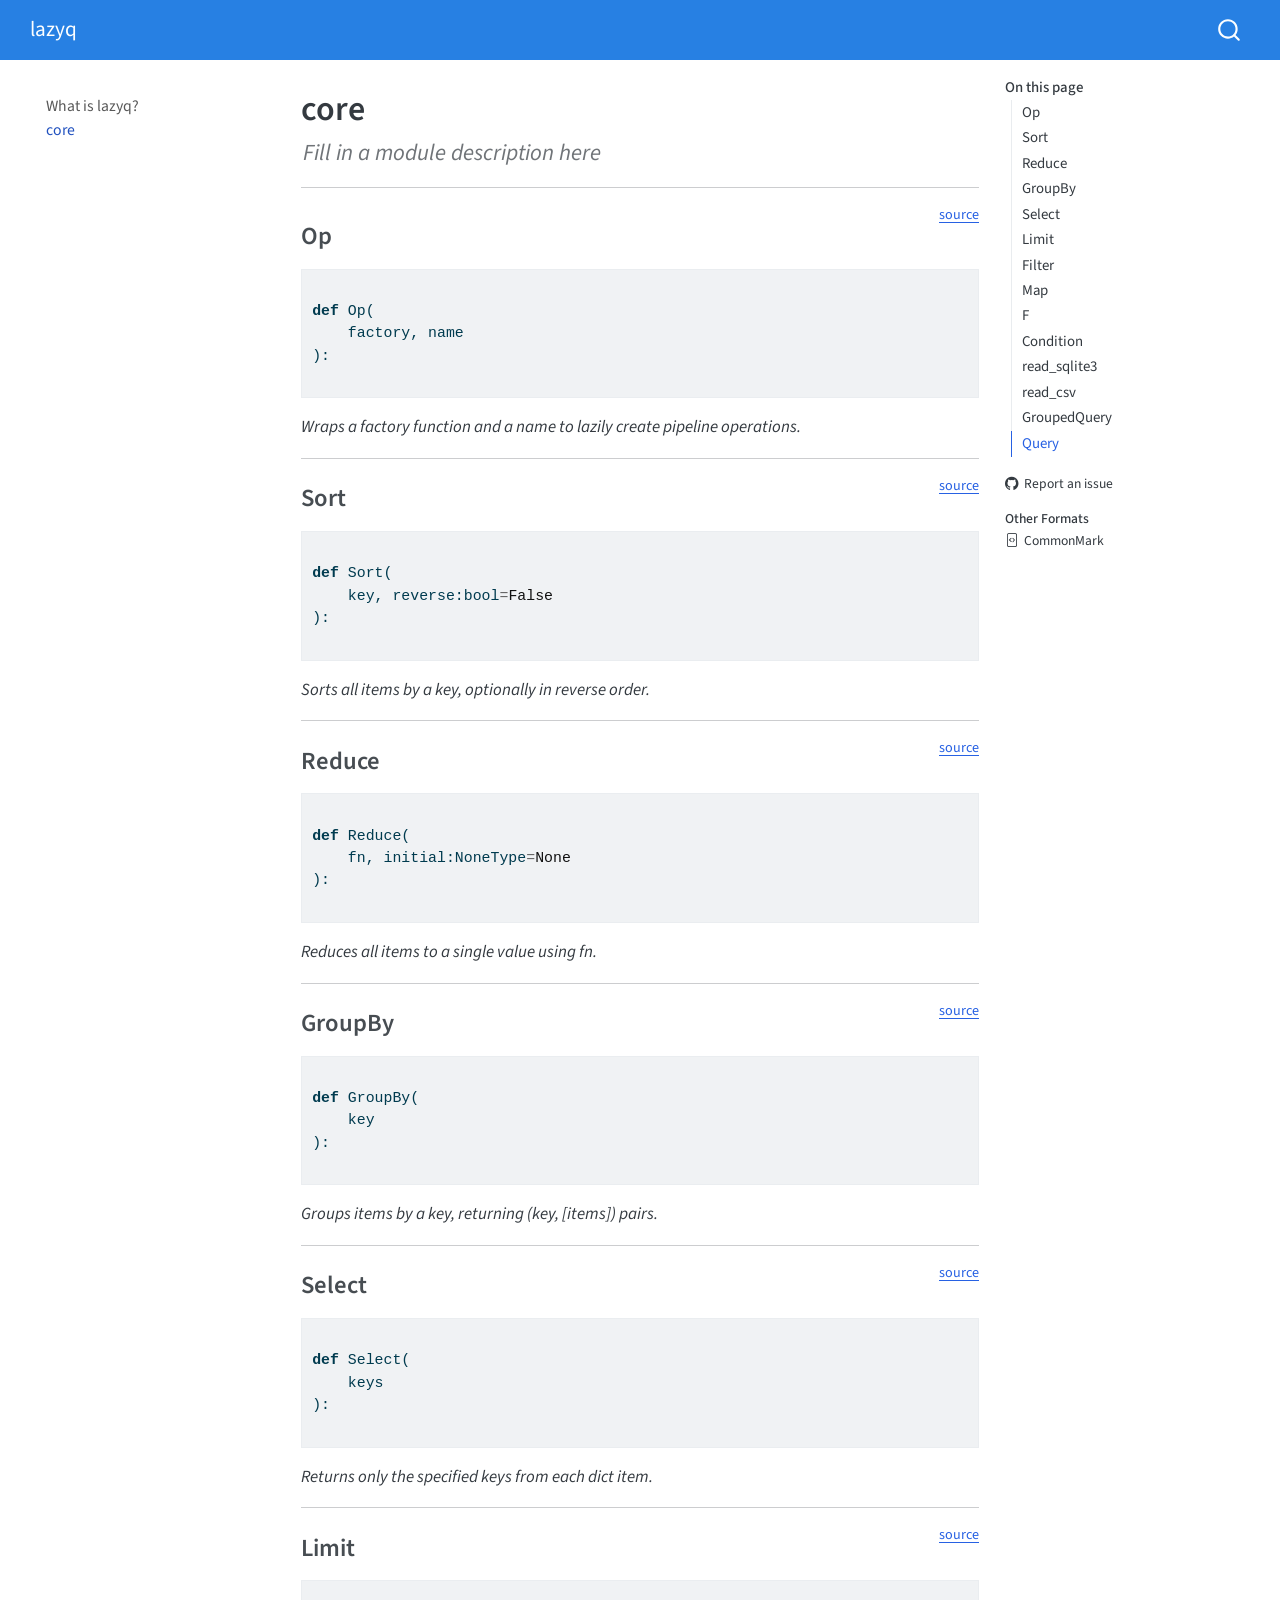
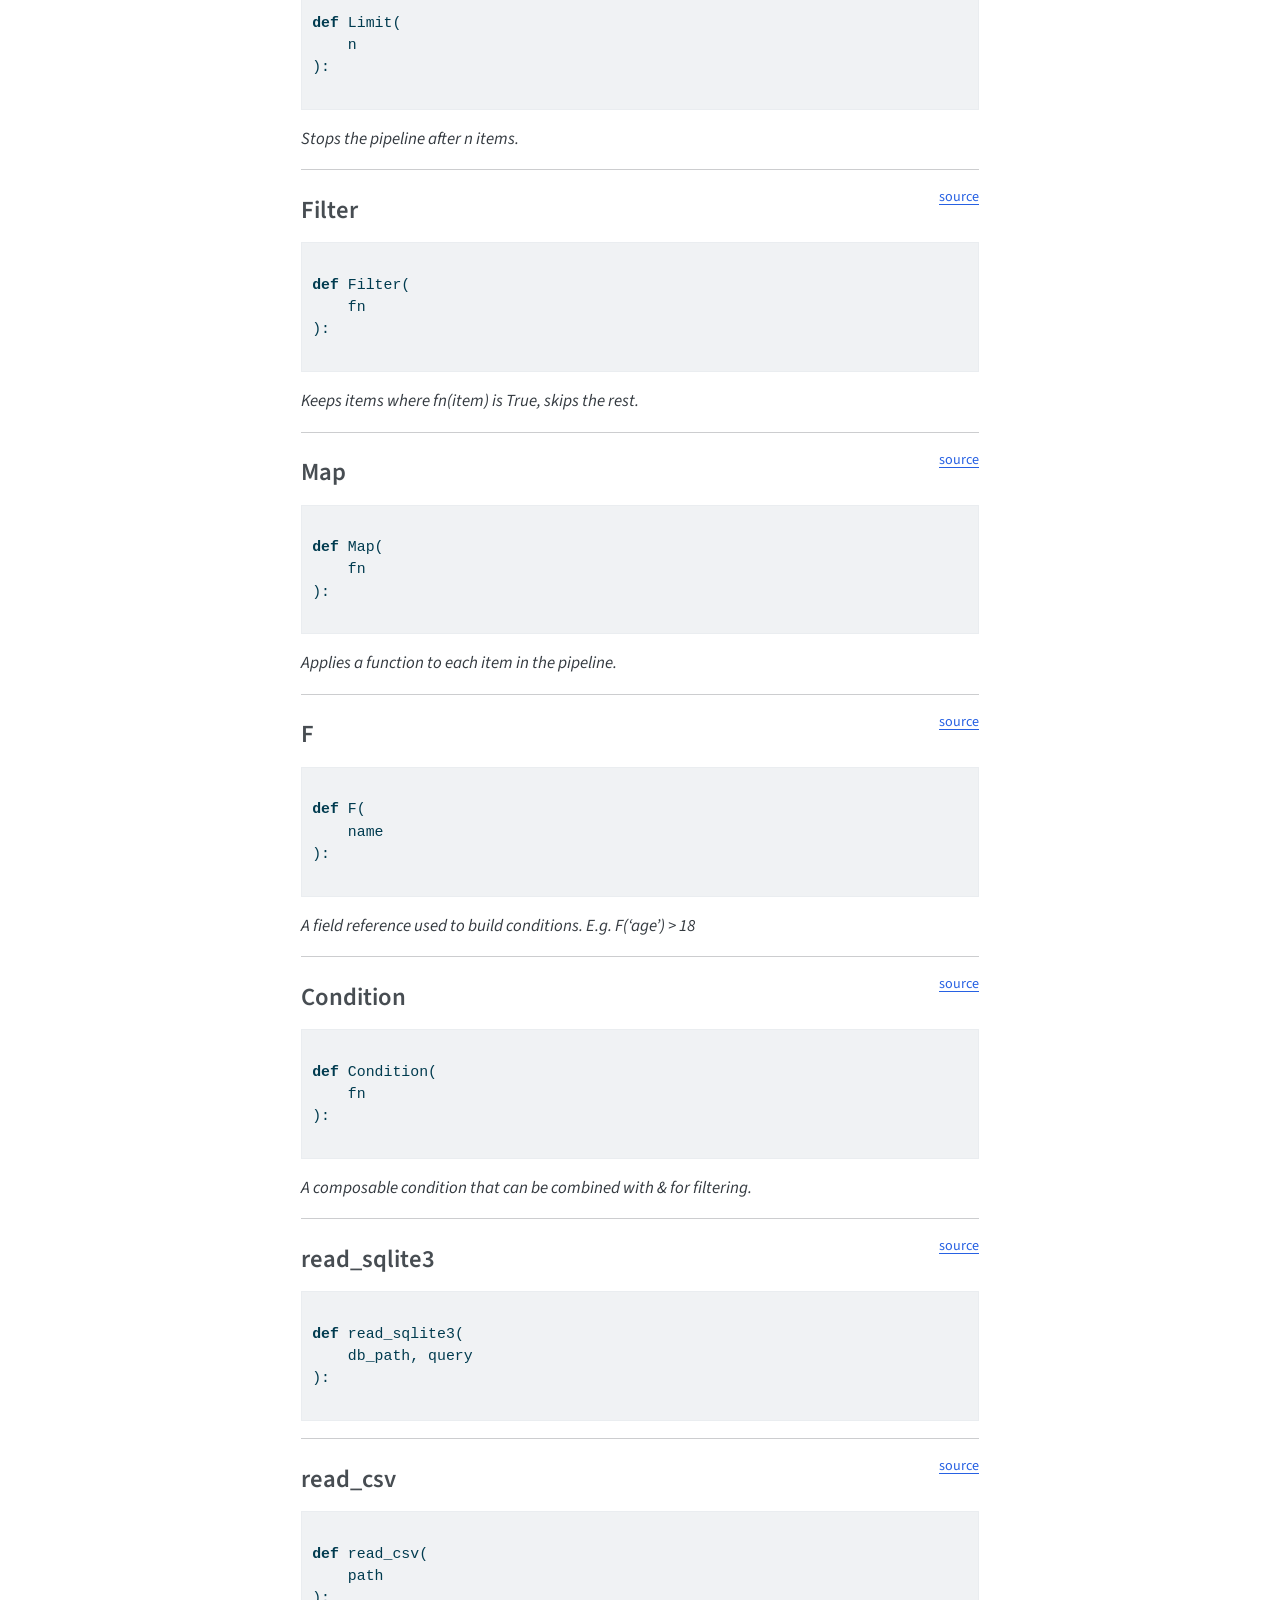
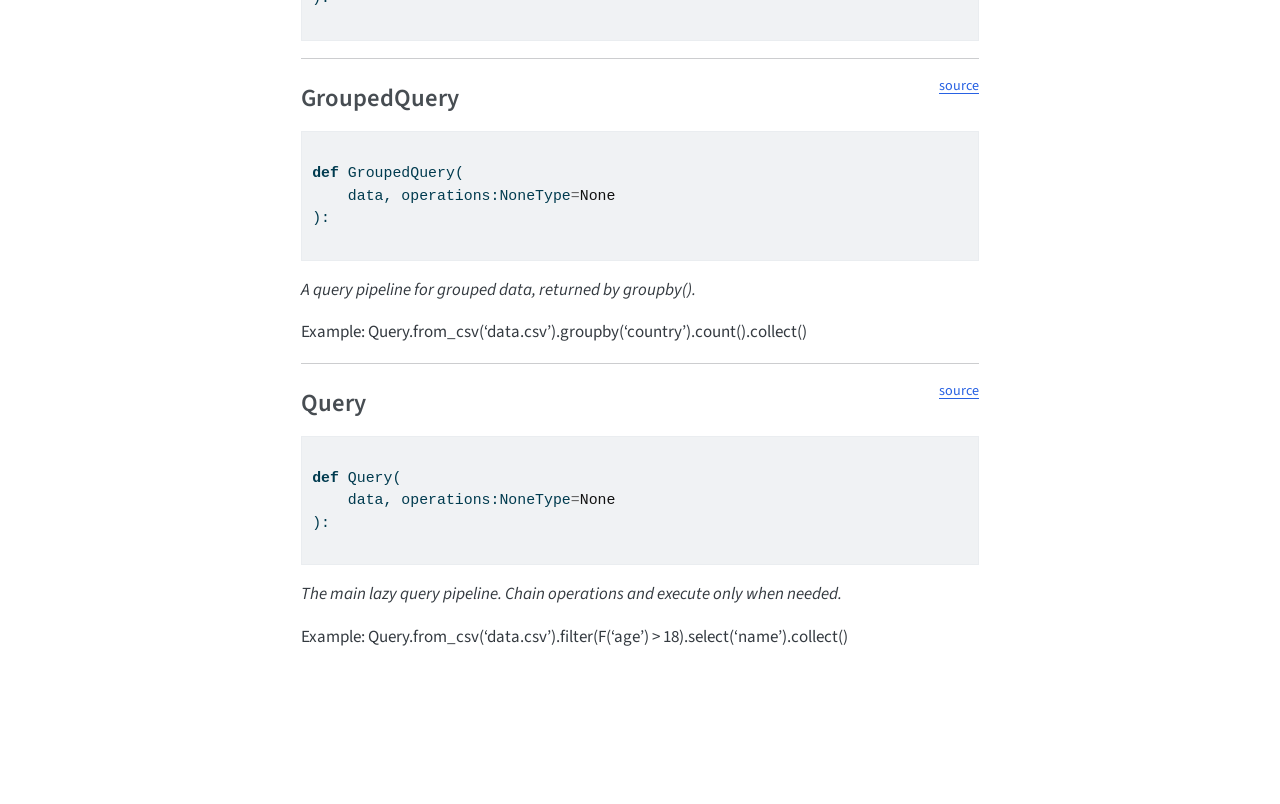
==== core.html @ e2f43637 "Update documentation" ====
<!DOCTYPE html>
<html xmlns="http://www.w3.org/1999/xhtml" lang="en" xml:lang="en"><head>

<meta charset="utf-8">
<meta name="generator" content="quarto-1.8.27">

<meta name="viewport" content="width=device-width, initial-scale=1.0, user-scalable=yes">

<meta name="description" content="Fill in a module description here">

<title>core – lazyq</title>
<style>
code{white-space: pre-wrap;}
span.smallcaps{font-variant: small-caps;}
div.columns{display: flex; gap: min(4vw, 1.5em);}
div.column{flex: auto; overflow-x: auto;}
div.hanging-indent{margin-left: 1.5em; text-indent: -1.5em;}
ul.task-list{list-style: none;}
ul.task-list li input[type="checkbox"] {
  width: 0.8em;
  margin: 0 0.8em 0.2em -1em; /* quarto-specific, see https://github.com/quarto-dev/quarto-cli/issues/4556 */ 
  vertical-align: middle;
}
/* CSS for syntax highlighting */
html { -webkit-text-size-adjust: 100%; }
pre > code.sourceCode { white-space: pre; position: relative; }
pre > code.sourceCode > span { display: inline-block; line-height: 1.25; }
pre > code.sourceCode > span:empty { height: 1.2em; }
.sourceCode { overflow: visible; }
code.sourceCode > span { color: inherit; text-decoration: inherit; }
div.sourceCode { margin: 1em 0; }
pre.sourceCode { margin: 0; }
@media screen {
div.sourceCode { overflow: auto; }
}
@media print {
pre > code.sourceCode { white-space: pre-wrap; }
pre > code.sourceCode > span { text-indent: -5em; padding-left: 5em; }
}
pre.numberSource code
  { counter-reset: source-line 0; }
pre.numberSource code > span
  { position: relative; left: -4em; counter-increment: source-line; }
pre.numberSource code > span > a:first-child::before
  { content: counter(source-line);
    position: relative; left: -1em; text-align: right; vertical-align: baseline;
    border: none; display: inline-block;
    -webkit-touch-callout: none; -webkit-user-select: none;
    -khtml-user-select: none; -moz-user-select: none;
    -ms-user-select: none; user-select: none;
    padding: 0 4px; width: 4em;
  }
pre.numberSource { margin-left: 3em;  padding-left: 4px; }
div.sourceCode
  {   }
@media screen {
pre > code.sourceCode > span > a:first-child::before { text-decoration: underline; }
}
</style>


<script src="site_libs/quarto-nav/quarto-nav.js"></script>
<script src="site_libs/quarto-nav/headroom.min.js"></script>
<script src="site_libs/clipboard/clipboard.min.js"></script>
<script src="site_libs/quarto-search/autocomplete.umd.js"></script>
<script src="site_libs/quarto-search/fuse.min.js"></script>
<script src="site_libs/quarto-search/quarto-search.js"></script>
<meta name="quarto:offset" content="./">
<script src="site_libs/quarto-html/quarto.js" type="module"></script>
<script src="site_libs/quarto-html/tabsets/tabsets.js" type="module"></script>
<script src="site_libs/quarto-html/axe/axe-check.js" type="module"></script>
<script src="site_libs/quarto-html/popper.min.js"></script>
<script src="site_libs/quarto-html/tippy.umd.min.js"></script>
<script src="site_libs/quarto-html/anchor.min.js"></script>
<link href="site_libs/quarto-html/tippy.css" rel="stylesheet">
<link href="site_libs/quarto-html/quarto-syntax-highlighting-ed96de9b727972fe78a7b5d16c58bf87.css" rel="stylesheet" id="quarto-text-highlighting-styles">
<script src="site_libs/bootstrap/bootstrap.min.js"></script>
<link href="site_libs/bootstrap/bootstrap-icons.css" rel="stylesheet">
<link href="site_libs/bootstrap/bootstrap-6d84d61e534591fe48c07f685081cc6d.min.css" rel="stylesheet" append-hash="true" id="quarto-bootstrap" data-mode="light">
<script id="quarto-search-options" type="application/json">{
  "location": "navbar",
  "copy-button": false,
  "collapse-after": 3,
  "panel-placement": "end",
  "type": "overlay",
  "limit": 50,
  "keyboard-shortcut": [
    "f",
    "/",
    "s"
  ],
  "show-item-context": false,
  "language": {
    "search-no-results-text": "No results",
    "search-matching-documents-text": "matching documents",
    "search-copy-link-title": "Copy link to search",
    "search-hide-matches-text": "Hide additional matches",
    "search-more-match-text": "more match in this document",
    "search-more-matches-text": "more matches in this document",
    "search-clear-button-title": "Clear",
    "search-text-placeholder": "",
    "search-detached-cancel-button-title": "Cancel",
    "search-submit-button-title": "Submit",
    "search-label": "Search"
  }
}</script>


<link rel="stylesheet" href="styles.css">
<meta property="og:title" content="core – lazyq">
<meta property="og:description" content="Fill in a module description here">
<meta property="og:site_name" content="lazyq">
<meta name="twitter:title" content="core – lazyq">
<meta name="twitter:description" content="Fill in a module description here">
<meta name="twitter:card" content="summary">
</head>

<body class="nav-sidebar floating nav-fixed quarto-light">

<div id="quarto-search-results"></div>
  <header id="quarto-header" class="headroom fixed-top">
    <nav class="navbar navbar-expand-lg " data-bs-theme="dark">
      <div class="navbar-container container-fluid">
      <div class="navbar-brand-container mx-auto">
    <a class="navbar-brand" href="./index.html">
    <span class="navbar-title">lazyq</span>
    </a>
  </div>
        <div class="quarto-navbar-tools tools-end">
</div>
          <div id="quarto-search" class="" title="Search"></div>
      </div> <!-- /container-fluid -->
    </nav>
  <nav class="quarto-secondary-nav">
    <div class="container-fluid d-flex">
      <button type="button" class="quarto-btn-toggle btn" data-bs-toggle="collapse" role="button" data-bs-target=".quarto-sidebar-collapse-item" aria-controls="quarto-sidebar" aria-expanded="false" aria-label="Toggle sidebar navigation" onclick="if (window.quartoToggleHeadroom) { window.quartoToggleHeadroom(); }">
        <i class="bi bi-layout-text-sidebar-reverse"></i>
      </button>
        <nav class="quarto-page-breadcrumbs" aria-label="breadcrumb"><ol class="breadcrumb"><li class="breadcrumb-item"><a href="./core.html">core</a></li></ol></nav>
        <a class="flex-grow-1" role="navigation" data-bs-toggle="collapse" data-bs-target=".quarto-sidebar-collapse-item" aria-controls="quarto-sidebar" aria-expanded="false" aria-label="Toggle sidebar navigation" onclick="if (window.quartoToggleHeadroom) { window.quartoToggleHeadroom(); }">      
        </a>
    </div>
  </nav>
</header>
<!-- content -->
<div id="quarto-content" class="quarto-container page-columns page-rows-contents page-layout-article page-navbar">
<!-- sidebar -->
  <nav id="quarto-sidebar" class="sidebar collapse collapse-horizontal quarto-sidebar-collapse-item sidebar-navigation floating overflow-auto">
    <div class="sidebar-menu-container"> 
    <ul class="list-unstyled mt-1">
        <li class="sidebar-item">
  <div class="sidebar-item-container"> 
  <a href="./index.html" class="sidebar-item-text sidebar-link">
 <span class="menu-text">What is lazyq?</span></a>
  </div>
</li>
        <li class="sidebar-item">
  <div class="sidebar-item-container"> 
  <a href="./core.html" class="sidebar-item-text sidebar-link active">
 <span class="menu-text">core</span></a>
  </div>
</li>
    </ul>
    </div>
</nav>
<div id="quarto-sidebar-glass" class="quarto-sidebar-collapse-item" data-bs-toggle="collapse" data-bs-target=".quarto-sidebar-collapse-item"></div>
<!-- margin-sidebar -->
    <div id="quarto-margin-sidebar" class="sidebar margin-sidebar">
        <nav id="TOC" role="doc-toc" class="toc-active">
    <h2 id="toc-title">On this page</h2>
   
  <ul>
  <li><a href="#op" id="toc-op" class="nav-link active" data-scroll-target="#op">Op</a></li>
  <li><a href="#sort" id="toc-sort" class="nav-link" data-scroll-target="#sort">Sort</a></li>
  <li><a href="#reduce" id="toc-reduce" class="nav-link" data-scroll-target="#reduce">Reduce</a></li>
  <li><a href="#groupby" id="toc-groupby" class="nav-link" data-scroll-target="#groupby">GroupBy</a></li>
  <li><a href="#select" id="toc-select" class="nav-link" data-scroll-target="#select">Select</a></li>
  <li><a href="#limit" id="toc-limit" class="nav-link" data-scroll-target="#limit">Limit</a></li>
  <li><a href="#filter" id="toc-filter" class="nav-link" data-scroll-target="#filter">Filter</a></li>
  <li><a href="#map" id="toc-map" class="nav-link" data-scroll-target="#map">Map</a></li>
  <li><a href="#f" id="toc-f" class="nav-link" data-scroll-target="#f">F</a></li>
  <li><a href="#condition" id="toc-condition" class="nav-link" data-scroll-target="#condition">Condition</a></li>
  <li><a href="#read_sqlite3" id="toc-read_sqlite3" class="nav-link" data-scroll-target="#read_sqlite3">read_sqlite3</a></li>
  <li><a href="#read_csv" id="toc-read_csv" class="nav-link" data-scroll-target="#read_csv">read_csv</a></li>
  <li><a href="#groupedquery" id="toc-groupedquery" class="nav-link" data-scroll-target="#groupedquery">GroupedQuery</a></li>
  <li><a href="#query" id="toc-query" class="nav-link" data-scroll-target="#query">Query</a></li>
  </ul>
<div class="toc-actions"><ul><li><a href="https://github.com/vikasAWA/lazyq/issues/new" class="toc-action"><i class="bi bi-github"></i>Report an issue</a></li></ul></div><div class="quarto-alternate-formats"><h2>Other Formats</h2><ul><li><a href="core.html.md"><i class="bi bi-file-code"></i>CommonMark</a></li></ul></div></nav>
    </div>
<!-- main -->
<main class="content" id="quarto-document-content">

<header id="title-block-header" class="quarto-title-block default">
<div class="quarto-title">
<h1 class="title">core</h1>
</div>

<div>
  <div class="description">
    Fill in a module description here
  </div>
</div>


<div class="quarto-title-meta">

    
  
    
  </div>
  


</header>


<!-- WARNING: THIS FILE WAS AUTOGENERATED! DO NOT EDIT! -->
<hr>
<p><a href="https://github.com/vikasAWA/lazyq/blob/main/lazyq/core.py#L18" target="_blank" style="float:right; font-size:smaller">source</a></p>
<section id="op" class="level3">
<h3 class="anchored" data-anchor-id="op">Op</h3>
<div class="code-copy-outer-scaffold"><div class="sourceCode" id="cb1"><pre class="sourceCode python code-with-copy"><code class="sourceCode python"><span id="cb1-1"><a href="#cb1-1" aria-hidden="true" tabindex="-1"></a></span>
<span id="cb1-2"><a href="#cb1-2" aria-hidden="true" tabindex="-1"></a><span class="kw">def</span> Op(</span>
<span id="cb1-3"><a href="#cb1-3" aria-hidden="true" tabindex="-1"></a>    factory, name</span>
<span id="cb1-4"><a href="#cb1-4" aria-hidden="true" tabindex="-1"></a>):</span>
<span id="cb1-5"><a href="#cb1-5" aria-hidden="true" tabindex="-1"></a></span></code></pre></div><button title="Copy to Clipboard" class="code-copy-button"><i class="bi"></i></button></div>
<p><em>Wraps a factory function and a name to lazily create pipeline operations.</em></p>
<hr>
<p><a href="https://github.com/vikasAWA/lazyq/blob/main/lazyq/core.py#L78" target="_blank" style="float:right; font-size:smaller">source</a></p>
</section>
<section id="sort" class="level3">
<h3 class="anchored" data-anchor-id="sort">Sort</h3>
<div class="code-copy-outer-scaffold"><div class="sourceCode" id="cb2"><pre class="sourceCode python code-with-copy"><code class="sourceCode python"><span id="cb2-1"><a href="#cb2-1" aria-hidden="true" tabindex="-1"></a></span>
<span id="cb2-2"><a href="#cb2-2" aria-hidden="true" tabindex="-1"></a><span class="kw">def</span> Sort(</span>
<span id="cb2-3"><a href="#cb2-3" aria-hidden="true" tabindex="-1"></a>    key, reverse:<span class="bu">bool</span><span class="op">=</span><span class="va">False</span></span>
<span id="cb2-4"><a href="#cb2-4" aria-hidden="true" tabindex="-1"></a>):</span>
<span id="cb2-5"><a href="#cb2-5" aria-hidden="true" tabindex="-1"></a></span></code></pre></div><button title="Copy to Clipboard" class="code-copy-button"><i class="bi"></i></button></div>
<p><em>Sorts all items by a key, optionally in reverse order.</em></p>
<hr>
<p><a href="https://github.com/vikasAWA/lazyq/blob/main/lazyq/core.py#L64" target="_blank" style="float:right; font-size:smaller">source</a></p>
</section>
<section id="reduce" class="level3">
<h3 class="anchored" data-anchor-id="reduce">Reduce</h3>
<div class="code-copy-outer-scaffold"><div class="sourceCode" id="cb3"><pre class="sourceCode python code-with-copy"><code class="sourceCode python"><span id="cb3-1"><a href="#cb3-1" aria-hidden="true" tabindex="-1"></a></span>
<span id="cb3-2"><a href="#cb3-2" aria-hidden="true" tabindex="-1"></a><span class="kw">def</span> Reduce(</span>
<span id="cb3-3"><a href="#cb3-3" aria-hidden="true" tabindex="-1"></a>    fn, initial:NoneType<span class="op">=</span><span class="va">None</span></span>
<span id="cb3-4"><a href="#cb3-4" aria-hidden="true" tabindex="-1"></a>):</span>
<span id="cb3-5"><a href="#cb3-5" aria-hidden="true" tabindex="-1"></a></span></code></pre></div><button title="Copy to Clipboard" class="code-copy-button"><i class="bi"></i></button></div>
<p><em>Reduces all items to a single value using fn.</em></p>
<hr>
<p><a href="https://github.com/vikasAWA/lazyq/blob/main/lazyq/core.py#L53" target="_blank" style="float:right; font-size:smaller">source</a></p>
</section>
<section id="groupby" class="level3">
<h3 class="anchored" data-anchor-id="groupby">GroupBy</h3>
<div class="code-copy-outer-scaffold"><div class="sourceCode" id="cb4"><pre class="sourceCode python code-with-copy"><code class="sourceCode python"><span id="cb4-1"><a href="#cb4-1" aria-hidden="true" tabindex="-1"></a></span>
<span id="cb4-2"><a href="#cb4-2" aria-hidden="true" tabindex="-1"></a><span class="kw">def</span> GroupBy(</span>
<span id="cb4-3"><a href="#cb4-3" aria-hidden="true" tabindex="-1"></a>    key</span>
<span id="cb4-4"><a href="#cb4-4" aria-hidden="true" tabindex="-1"></a>):</span>
<span id="cb4-5"><a href="#cb4-5" aria-hidden="true" tabindex="-1"></a></span></code></pre></div><button title="Copy to Clipboard" class="code-copy-button"><i class="bi"></i></button></div>
<p><em>Groups items by a key, returning (key, [items]) pairs.</em></p>
<hr>
<p><a href="https://github.com/vikasAWA/lazyq/blob/main/lazyq/core.py#L48" target="_blank" style="float:right; font-size:smaller">source</a></p>
</section>
<section id="select" class="level3">
<h3 class="anchored" data-anchor-id="select">Select</h3>
<div class="code-copy-outer-scaffold"><div class="sourceCode" id="cb5"><pre class="sourceCode python code-with-copy"><code class="sourceCode python"><span id="cb5-1"><a href="#cb5-1" aria-hidden="true" tabindex="-1"></a></span>
<span id="cb5-2"><a href="#cb5-2" aria-hidden="true" tabindex="-1"></a><span class="kw">def</span> Select(</span>
<span id="cb5-3"><a href="#cb5-3" aria-hidden="true" tabindex="-1"></a>    keys</span>
<span id="cb5-4"><a href="#cb5-4" aria-hidden="true" tabindex="-1"></a>):</span>
<span id="cb5-5"><a href="#cb5-5" aria-hidden="true" tabindex="-1"></a></span></code></pre></div><button title="Copy to Clipboard" class="code-copy-button"><i class="bi"></i></button></div>
<p><em>Returns only the specified keys from each dict item.</em></p>
<hr>
<p><a href="https://github.com/vikasAWA/lazyq/blob/main/lazyq/core.py#L38" target="_blank" style="float:right; font-size:smaller">source</a></p>
</section>
<section id="limit" class="level3">
<h3 class="anchored" data-anchor-id="limit">Limit</h3>
<div class="code-copy-outer-scaffold"><div class="sourceCode" id="cb6"><pre class="sourceCode python code-with-copy"><code class="sourceCode python"><span id="cb6-1"><a href="#cb6-1" aria-hidden="true" tabindex="-1"></a></span>
<span id="cb6-2"><a href="#cb6-2" aria-hidden="true" tabindex="-1"></a><span class="kw">def</span> Limit(</span>
<span id="cb6-3"><a href="#cb6-3" aria-hidden="true" tabindex="-1"></a>    n</span>
<span id="cb6-4"><a href="#cb6-4" aria-hidden="true" tabindex="-1"></a>):</span>
<span id="cb6-5"><a href="#cb6-5" aria-hidden="true" tabindex="-1"></a></span></code></pre></div><button title="Copy to Clipboard" class="code-copy-button"><i class="bi"></i></button></div>
<p><em>Stops the pipeline after n items.</em></p>
<hr>
<p><a href="https://github.com/vikasAWA/lazyq/blob/main/lazyq/core.py#L31" target="_blank" style="float:right; font-size:smaller">source</a></p>
</section>
<section id="filter" class="level3">
<h3 class="anchored" data-anchor-id="filter">Filter</h3>
<div class="code-copy-outer-scaffold"><div class="sourceCode" id="cb7"><pre class="sourceCode python code-with-copy"><code class="sourceCode python"><span id="cb7-1"><a href="#cb7-1" aria-hidden="true" tabindex="-1"></a></span>
<span id="cb7-2"><a href="#cb7-2" aria-hidden="true" tabindex="-1"></a><span class="kw">def</span> Filter(</span>
<span id="cb7-3"><a href="#cb7-3" aria-hidden="true" tabindex="-1"></a>    fn</span>
<span id="cb7-4"><a href="#cb7-4" aria-hidden="true" tabindex="-1"></a>):</span>
<span id="cb7-5"><a href="#cb7-5" aria-hidden="true" tabindex="-1"></a></span></code></pre></div><button title="Copy to Clipboard" class="code-copy-button"><i class="bi"></i></button></div>
<p><em>Keeps items where fn(item) is True, skips the rest.</em></p>
<hr>
<p><a href="https://github.com/vikasAWA/lazyq/blob/main/lazyq/core.py#L26" target="_blank" style="float:right; font-size:smaller">source</a></p>
</section>
<section id="map" class="level3">
<h3 class="anchored" data-anchor-id="map">Map</h3>
<div class="code-copy-outer-scaffold"><div class="sourceCode" id="cb8"><pre class="sourceCode python code-with-copy"><code class="sourceCode python"><span id="cb8-1"><a href="#cb8-1" aria-hidden="true" tabindex="-1"></a></span>
<span id="cb8-2"><a href="#cb8-2" aria-hidden="true" tabindex="-1"></a><span class="kw">def</span> Map(</span>
<span id="cb8-3"><a href="#cb8-3" aria-hidden="true" tabindex="-1"></a>    fn</span>
<span id="cb8-4"><a href="#cb8-4" aria-hidden="true" tabindex="-1"></a>):</span>
<span id="cb8-5"><a href="#cb8-5" aria-hidden="true" tabindex="-1"></a></span></code></pre></div><button title="Copy to Clipboard" class="code-copy-button"><i class="bi"></i></button></div>
<p><em>Applies a function to each item in the pipeline.</em></p>
<hr>
<p><a href="https://github.com/vikasAWA/lazyq/blob/main/lazyq/core.py#L94" target="_blank" style="float:right; font-size:smaller">source</a></p>
</section>
<section id="f" class="level3">
<h3 class="anchored" data-anchor-id="f">F</h3>
<div class="code-copy-outer-scaffold"><div class="sourceCode" id="cb9"><pre class="sourceCode python code-with-copy"><code class="sourceCode python"><span id="cb9-1"><a href="#cb9-1" aria-hidden="true" tabindex="-1"></a></span>
<span id="cb9-2"><a href="#cb9-2" aria-hidden="true" tabindex="-1"></a><span class="kw">def</span> F(</span>
<span id="cb9-3"><a href="#cb9-3" aria-hidden="true" tabindex="-1"></a>    name</span>
<span id="cb9-4"><a href="#cb9-4" aria-hidden="true" tabindex="-1"></a>):</span>
<span id="cb9-5"><a href="#cb9-5" aria-hidden="true" tabindex="-1"></a></span></code></pre></div><button title="Copy to Clipboard" class="code-copy-button"><i class="bi"></i></button></div>
<p><em>A field reference used to build conditions. E.g. F(‘age’) &gt; 18</em></p>
<hr>
<p><a href="https://github.com/vikasAWA/lazyq/blob/main/lazyq/core.py#L88" target="_blank" style="float:right; font-size:smaller">source</a></p>
</section>
<section id="condition" class="level3">
<h3 class="anchored" data-anchor-id="condition">Condition</h3>
<div class="code-copy-outer-scaffold"><div class="sourceCode" id="cb10"><pre class="sourceCode python code-with-copy"><code class="sourceCode python"><span id="cb10-1"><a href="#cb10-1" aria-hidden="true" tabindex="-1"></a></span>
<span id="cb10-2"><a href="#cb10-2" aria-hidden="true" tabindex="-1"></a><span class="kw">def</span> Condition(</span>
<span id="cb10-3"><a href="#cb10-3" aria-hidden="true" tabindex="-1"></a>    fn</span>
<span id="cb10-4"><a href="#cb10-4" aria-hidden="true" tabindex="-1"></a>):</span>
<span id="cb10-5"><a href="#cb10-5" aria-hidden="true" tabindex="-1"></a></span></code></pre></div><button title="Copy to Clipboard" class="code-copy-button"><i class="bi"></i></button></div>
<p><em>A composable condition that can be combined with &amp; for filtering.</em></p>
<hr>
<p><a href="https://github.com/vikasAWA/lazyq/blob/main/lazyq/core.py#L110" target="_blank" style="float:right; font-size:smaller">source</a></p>
</section>
<section id="read_sqlite3" class="level3">
<h3 class="anchored" data-anchor-id="read_sqlite3">read_sqlite3</h3>
<div class="code-copy-outer-scaffold"><div class="sourceCode" id="cb11"><pre class="sourceCode python code-with-copy"><code class="sourceCode python"><span id="cb11-1"><a href="#cb11-1" aria-hidden="true" tabindex="-1"></a></span>
<span id="cb11-2"><a href="#cb11-2" aria-hidden="true" tabindex="-1"></a><span class="kw">def</span> read_sqlite3(</span>
<span id="cb11-3"><a href="#cb11-3" aria-hidden="true" tabindex="-1"></a>    db_path, query</span>
<span id="cb11-4"><a href="#cb11-4" aria-hidden="true" tabindex="-1"></a>):</span>
<span id="cb11-5"><a href="#cb11-5" aria-hidden="true" tabindex="-1"></a></span></code></pre></div><button title="Copy to Clipboard" class="code-copy-button"><i class="bi"></i></button></div>
<hr>
<p><a href="https://github.com/vikasAWA/lazyq/blob/main/lazyq/core.py#L105" target="_blank" style="float:right; font-size:smaller">source</a></p>
</section>
<section id="read_csv" class="level3">
<h3 class="anchored" data-anchor-id="read_csv">read_csv</h3>
<div class="code-copy-outer-scaffold"><div class="sourceCode" id="cb12"><pre class="sourceCode python code-with-copy"><code class="sourceCode python"><span id="cb12-1"><a href="#cb12-1" aria-hidden="true" tabindex="-1"></a></span>
<span id="cb12-2"><a href="#cb12-2" aria-hidden="true" tabindex="-1"></a><span class="kw">def</span> read_csv(</span>
<span id="cb12-3"><a href="#cb12-3" aria-hidden="true" tabindex="-1"></a>    path</span>
<span id="cb12-4"><a href="#cb12-4" aria-hidden="true" tabindex="-1"></a>):</span>
<span id="cb12-5"><a href="#cb12-5" aria-hidden="true" tabindex="-1"></a></span></code></pre></div><button title="Copy to Clipboard" class="code-copy-button"><i class="bi"></i></button></div>
<hr>
<p><a href="https://github.com/vikasAWA/lazyq/blob/main/lazyq/core.py#L176" target="_blank" style="float:right; font-size:smaller">source</a></p>
</section>
<section id="groupedquery" class="level3">
<h3 class="anchored" data-anchor-id="groupedquery">GroupedQuery</h3>
<div class="code-copy-outer-scaffold"><div class="sourceCode" id="cb13"><pre class="sourceCode python code-with-copy"><code class="sourceCode python"><span id="cb13-1"><a href="#cb13-1" aria-hidden="true" tabindex="-1"></a></span>
<span id="cb13-2"><a href="#cb13-2" aria-hidden="true" tabindex="-1"></a><span class="kw">def</span> GroupedQuery(</span>
<span id="cb13-3"><a href="#cb13-3" aria-hidden="true" tabindex="-1"></a>    data, operations:NoneType<span class="op">=</span><span class="va">None</span></span>
<span id="cb13-4"><a href="#cb13-4" aria-hidden="true" tabindex="-1"></a>):</span>
<span id="cb13-5"><a href="#cb13-5" aria-hidden="true" tabindex="-1"></a></span></code></pre></div><button title="Copy to Clipboard" class="code-copy-button"><i class="bi"></i></button></div>
<p><em>A query pipeline for grouped data, returned by groupby().</em></p>
<p>Example: Query.from_csv(‘data.csv’).groupby(‘country’).count().collect()</p>
<hr>
<p><a href="https://github.com/vikasAWA/lazyq/blob/main/lazyq/core.py#L119" target="_blank" style="float:right; font-size:smaller">source</a></p>
</section>
<section id="query" class="level3">
<h3 class="anchored" data-anchor-id="query">Query</h3>
<div class="code-copy-outer-scaffold"><div class="sourceCode" id="cb14"><pre class="sourceCode python code-with-copy"><code class="sourceCode python"><span id="cb14-1"><a href="#cb14-1" aria-hidden="true" tabindex="-1"></a></span>
<span id="cb14-2"><a href="#cb14-2" aria-hidden="true" tabindex="-1"></a><span class="kw">def</span> Query(</span>
<span id="cb14-3"><a href="#cb14-3" aria-hidden="true" tabindex="-1"></a>    data, operations:NoneType<span class="op">=</span><span class="va">None</span></span>
<span id="cb14-4"><a href="#cb14-4" aria-hidden="true" tabindex="-1"></a>):</span>
<span id="cb14-5"><a href="#cb14-5" aria-hidden="true" tabindex="-1"></a></span></code></pre></div><button title="Copy to Clipboard" class="code-copy-button"><i class="bi"></i></button></div>
<p><em>The main lazy query pipeline. Chain operations and execute only when needed.</em></p>
<p>Example: Query.from_csv(‘data.csv’).filter(F(‘age’) &gt; 18).select(‘name’).collect()</p>


</section>

</main> <!-- /main -->
<script id="quarto-html-after-body" type="application/javascript">
  window.document.addEventListener("DOMContentLoaded", function (event) {
    const icon = "";
    const anchorJS = new window.AnchorJS();
    anchorJS.options = {
      placement: 'right',
      icon: icon
    };
    anchorJS.add('.anchored');
    const isCodeAnnotation = (el) => {
      for (const clz of el.classList) {
        if (clz.startsWith('code-annotation-')) {                     
          return true;
        }
      }
      return false;
    }
    const onCopySuccess = function(e) {
      // button target
      const button = e.trigger;
      // don't keep focus
      button.blur();
      // flash "checked"
      button.classList.add('code-copy-button-checked');
      var currentTitle = button.getAttribute("title");
      button.setAttribute("title", "Copied!");
      let tooltip;
      if (window.bootstrap) {
        button.setAttribute("data-bs-toggle", "tooltip");
        button.setAttribute("data-bs-placement", "left");
        button.setAttribute("data-bs-title", "Copied!");
        tooltip = new bootstrap.Tooltip(button, 
          { trigger: "manual", 
            customClass: "code-copy-button-tooltip",
            offset: [0, -8]});
        tooltip.show();    
      }
      setTimeout(function() {
        if (tooltip) {
          tooltip.hide();
          button.removeAttribute("data-bs-title");
          button.removeAttribute("data-bs-toggle");
          button.removeAttribute("data-bs-placement");
        }
        button.setAttribute("title", currentTitle);
        button.classList.remove('code-copy-button-checked');
      }, 1000);
      // clear code selection
      e.clearSelection();
    }
    const getTextToCopy = function(trigger) {
      const outerScaffold = trigger.parentElement.cloneNode(true);
      const codeEl = outerScaffold.querySelector('code');
      for (const childEl of codeEl.children) {
        if (isCodeAnnotation(childEl)) {
          childEl.remove();
        }
      }
      return codeEl.innerText;
    }
    const clipboard = new window.ClipboardJS('.code-copy-button:not([data-in-quarto-modal])', {
      text: getTextToCopy
    });
    clipboard.on('success', onCopySuccess);
    if (window.document.getElementById('quarto-embedded-source-code-modal')) {
      const clipboardModal = new window.ClipboardJS('.code-copy-button[data-in-quarto-modal]', {
        text: getTextToCopy,
        container: window.document.getElementById('quarto-embedded-source-code-modal')
      });
      clipboardModal.on('success', onCopySuccess);
    }
      var localhostRegex = new RegExp(/^(?:http|https):\/\/localhost\:?[0-9]*\//);
      var mailtoRegex = new RegExp(/^mailto:/);
        var filterRegex = new RegExp("https:\/\/vikasAWA\.github\.io\/lazyq");
      var isInternal = (href) => {
          return filterRegex.test(href) || localhostRegex.test(href) || mailtoRegex.test(href);
      }
      // Inspect non-navigation links and adorn them if external
     var links = window.document.querySelectorAll('a[href]:not(.nav-link):not(.navbar-brand):not(.toc-action):not(.sidebar-link):not(.sidebar-item-toggle):not(.pagination-link):not(.no-external):not([aria-hidden]):not(.dropdown-item):not(.quarto-navigation-tool):not(.about-link)');
      for (var i=0; i<links.length; i++) {
        const link = links[i];
        if (!isInternal(link.href)) {
          // undo the damage that might have been done by quarto-nav.js in the case of
          // links that we want to consider external
          if (link.dataset.originalHref !== undefined) {
            link.href = link.dataset.originalHref;
          }
        }
      }
    function tippyHover(el, contentFn, onTriggerFn, onUntriggerFn) {
      const config = {
        allowHTML: true,
        maxWidth: 500,
        delay: 100,
        arrow: false,
        appendTo: function(el) {
            return el.parentElement;
        },
        interactive: true,
        interactiveBorder: 10,
        theme: 'quarto',
        placement: 'bottom-start',
      };
      if (contentFn) {
        config.content = contentFn;
      }
      if (onTriggerFn) {
        config.onTrigger = onTriggerFn;
      }
      if (onUntriggerFn) {
        config.onUntrigger = onUntriggerFn;
      }
      window.tippy(el, config); 
    }
    const noterefs = window.document.querySelectorAll('a[role="doc-noteref"]');
    for (var i=0; i<noterefs.length; i++) {
      const ref = noterefs[i];
      tippyHover(ref, function() {
        // use id or data attribute instead here
        let href = ref.getAttribute('data-footnote-href') || ref.getAttribute('href');
        try { href = new URL(href).hash; } catch {}
        const id = href.replace(/^#\/?/, "");
        const note = window.document.getElementById(id);
        if (note) {
          return note.innerHTML;
        } else {
          return "";
        }
      });
    }
    const xrefs = window.document.querySelectorAll('a.quarto-xref');
    const processXRef = (id, note) => {
      // Strip column container classes
      const stripColumnClz = (el) => {
        el.classList.remove("page-full", "page-columns");
        if (el.children) {
          for (const child of el.children) {
            stripColumnClz(child);
          }
        }
      }
      stripColumnClz(note)
      if (id === null || id.startsWith('sec-')) {
        // Special case sections, only their first couple elements
        const container = document.createElement("div");
        if (note.children && note.children.length > 2) {
          container.appendChild(note.children[0].cloneNode(true));
          for (let i = 1; i < note.children.length; i++) {
            const child = note.children[i];
            if (child.tagName === "P" && child.innerText === "") {
              continue;
            } else {
              container.appendChild(child.cloneNode(true));
              break;
            }
          }
          if (window.Quarto?.typesetMath) {
            window.Quarto.typesetMath(container);
          }
          return container.innerHTML
        } else {
          if (window.Quarto?.typesetMath) {
            window.Quarto.typesetMath(note);
          }
          return note.innerHTML;
        }
      } else {
        // Remove any anchor links if they are present
        const anchorLink = note.querySelector('a.anchorjs-link');
        if (anchorLink) {
          anchorLink.remove();
        }
        if (window.Quarto?.typesetMath) {
          window.Quarto.typesetMath(note);
        }
        if (note.classList.contains("callout")) {
          return note.outerHTML;
        } else {
          return note.innerHTML;
        }
      }
    }
    for (var i=0; i<xrefs.length; i++) {
      const xref = xrefs[i];
      tippyHover(xref, undefined, function(instance) {
        instance.disable();
        let url = xref.getAttribute('href');
        let hash = undefined; 
        if (url.startsWith('#')) {
          hash = url;
        } else {
          try { hash = new URL(url).hash; } catch {}
        }
        if (hash) {
          const id = hash.replace(/^#\/?/, "");
          const note = window.document.getElementById(id);
          if (note !== null) {
            try {
              const html = processXRef(id, note.cloneNode(true));
              instance.setContent(html);
            } finally {
              instance.enable();
              instance.show();
            }
          } else {
            // See if we can fetch this
            fetch(url.split('#')[0])
            .then(res => res.text())
            .then(html => {
              const parser = new DOMParser();
              const htmlDoc = parser.parseFromString(html, "text/html");
              const note = htmlDoc.getElementById(id);
              if (note !== null) {
                const html = processXRef(id, note);
                instance.setContent(html);
              } 
            }).finally(() => {
              instance.enable();
              instance.show();
            });
          }
        } else {
          // See if we can fetch a full url (with no hash to target)
          // This is a special case and we should probably do some content thinning / targeting
          fetch(url)
          .then(res => res.text())
          .then(html => {
            const parser = new DOMParser();
            const htmlDoc = parser.parseFromString(html, "text/html");
            const note = htmlDoc.querySelector('main.content');
            if (note !== null) {
              // This should only happen for chapter cross references
              // (since there is no id in the URL)
              // remove the first header
              if (note.children.length > 0 && note.children[0].tagName === "HEADER") {
                note.children[0].remove();
              }
              const html = processXRef(null, note);
              instance.setContent(html);
            } 
          }).finally(() => {
            instance.enable();
            instance.show();
          });
        }
      }, function(instance) {
      });
    }
        let selectedAnnoteEl;
        const selectorForAnnotation = ( cell, annotation) => {
          let cellAttr = 'data-code-cell="' + cell + '"';
          let lineAttr = 'data-code-annotation="' +  annotation + '"';
          const selector = 'span[' + cellAttr + '][' + lineAttr + ']';
          return selector;
        }
        const selectCodeLines = (annoteEl) => {
          const doc = window.document;
          const targetCell = annoteEl.getAttribute("data-target-cell");
          const targetAnnotation = annoteEl.getAttribute("data-target-annotation");
          const annoteSpan = window.document.querySelector(selectorForAnnotation(targetCell, targetAnnotation));
          const lines = annoteSpan.getAttribute("data-code-lines").split(",");
          const lineIds = lines.map((line) => {
            return targetCell + "-" + line;
          })
          let top = null;
          let height = null;
          let parent = null;
          if (lineIds.length > 0) {
              //compute the position of the single el (top and bottom and make a div)
              const el = window.document.getElementById(lineIds[0]);
              top = el.offsetTop;
              height = el.offsetHeight;
              parent = el.parentElement.parentElement;
            if (lineIds.length > 1) {
              const lastEl = window.document.getElementById(lineIds[lineIds.length - 1]);
              const bottom = lastEl.offsetTop + lastEl.offsetHeight;
              height = bottom - top;
            }
            if (top !== null && height !== null && parent !== null) {
              // cook up a div (if necessary) and position it 
              let div = window.document.getElementById("code-annotation-line-highlight");
              if (div === null) {
                div = window.document.createElement("div");
                div.setAttribute("id", "code-annotation-line-highlight");
                div.style.position = 'absolute';
                parent.appendChild(div);
              }
              div.style.top = top - 2 + "px";
              div.style.height = height + 4 + "px";
              div.style.left = 0;
              let gutterDiv = window.document.getElementById("code-annotation-line-highlight-gutter");
              if (gutterDiv === null) {
                gutterDiv = window.document.createElement("div");
                gutterDiv.setAttribute("id", "code-annotation-line-highlight-gutter");
                gutterDiv.style.position = 'absolute';
                const codeCell = window.document.getElementById(targetCell);
                const gutter = codeCell.querySelector('.code-annotation-gutter');
                gutter.appendChild(gutterDiv);
              }
              gutterDiv.style.top = top - 2 + "px";
              gutterDiv.style.height = height + 4 + "px";
            }
            selectedAnnoteEl = annoteEl;
          }
        };
        const unselectCodeLines = () => {
          const elementsIds = ["code-annotation-line-highlight", "code-annotation-line-highlight-gutter"];
          elementsIds.forEach((elId) => {
            const div = window.document.getElementById(elId);
            if (div) {
              div.remove();
            }
          });
          selectedAnnoteEl = undefined;
        };
          // Handle positioning of the toggle
      window.addEventListener(
        "resize",
        throttle(() => {
          elRect = undefined;
          if (selectedAnnoteEl) {
            selectCodeLines(selectedAnnoteEl);
          }
        }, 10)
      );
      function throttle(fn, ms) {
      let throttle = false;
      let timer;
        return (...args) => {
          if(!throttle) { // first call gets through
              fn.apply(this, args);
              throttle = true;
          } else { // all the others get throttled
              if(timer) clearTimeout(timer); // cancel #2
              timer = setTimeout(() => {
                fn.apply(this, args);
                timer = throttle = false;
              }, ms);
          }
        };
      }
        // Attach click handler to the DT
        const annoteDls = window.document.querySelectorAll('dt[data-target-cell]');
        for (const annoteDlNode of annoteDls) {
          annoteDlNode.addEventListener('click', (event) => {
            const clickedEl = event.target;
            if (clickedEl !== selectedAnnoteEl) {
              unselectCodeLines();
              const activeEl = window.document.querySelector('dt[data-target-cell].code-annotation-active');
              if (activeEl) {
                activeEl.classList.remove('code-annotation-active');
              }
              selectCodeLines(clickedEl);
              clickedEl.classList.add('code-annotation-active');
            } else {
              // Unselect the line
              unselectCodeLines();
              clickedEl.classList.remove('code-annotation-active');
            }
          });
        }
    const findCites = (el) => {
      const parentEl = el.parentElement;
      if (parentEl) {
        const cites = parentEl.dataset.cites;
        if (cites) {
          return {
            el,
            cites: cites.split(' ')
          };
        } else {
          return findCites(el.parentElement)
        }
      } else {
        return undefined;
      }
    };
    var bibliorefs = window.document.querySelectorAll('a[role="doc-biblioref"]');
    for (var i=0; i<bibliorefs.length; i++) {
      const ref = bibliorefs[i];
      const citeInfo = findCites(ref);
      if (citeInfo) {
        tippyHover(citeInfo.el, function() {
          var popup = window.document.createElement('div');
          citeInfo.cites.forEach(function(cite) {
            var citeDiv = window.document.createElement('div');
            citeDiv.classList.add('hanging-indent');
            citeDiv.classList.add('csl-entry');
            var biblioDiv = window.document.getElementById('ref-' + cite);
            if (biblioDiv) {
              citeDiv.innerHTML = biblioDiv.innerHTML;
            }
            popup.appendChild(citeDiv);
          });
          return popup.innerHTML;
        });
      }
    }
  });
  </script>
</div> <!-- /content -->




<footer class="footer"><div class="nav-footer"><div class="nav-footer-center"><div class="toc-actions d-sm-block d-md-none"><ul><li><a href="https://github.com/vikasAWA/lazyq/issues/new" class="toc-action"><i class="bi bi-github"></i>Report an issue</a></li></ul></div></div></div></footer></body></html>
---- site_libs/quarto-html/tippy.css ----
.tippy-box[data-animation=fade][data-state=hidden]{opacity:0}[data-tippy-root]{max-width:calc(100vw - 10px)}.tippy-box{position:relative;background-color:#333;color:#fff;border-radius:4px;font-size:14px;line-height:1.4;white-space:normal;outline:0;transition-property:transform,visibility,opacity}.tippy-box[data-placement^=top]>.tippy-arrow{bottom:0}.tippy-box[data-placement^=top]>.tippy-arrow:before{bottom:-7px;left:0;border-width:8px 8px 0;border-top-color:initial;transform-origin:center top}.tippy-box[data-placement^=bottom]>.tippy-arrow{top:0}.tippy-box[data-placement^=bottom]>.tippy-arrow:before{top:-7px;left:0;border-width:0 8px 8px;border-bottom-color:initial;transform-origin:center bottom}.tippy-box[data-placement^=left]>.tippy-arrow{right:0}.tippy-box[data-placement^=left]>.tippy-arrow:before{border-width:8px 0 8px 8px;border-left-color:initial;right:-7px;transform-origin:center left}.tippy-box[data-placement^=right]>.tippy-arrow{left:0}.tippy-box[data-placement^=right]>.tippy-arrow:before{left:-7px;border-width:8px 8px 8px 0;border-right-color:initial;transform-origin:center right}.tippy-box[data-inertia][data-state=visible]{transition-timing-function:cubic-bezier(.54,1.5,.38,1.11)}.tippy-arrow{width:16px;height:16px;color:#333}.tippy-arrow:before{content:"";position:absolute;border-color:transparent;border-style:solid}.tippy-content{position:relative;padding:5px 9px;z-index:1}
---- site_libs/quarto-html/quarto-syntax-highlighting-ed96de9b727972fe78a7b5d16c58bf87.css ----
/* quarto syntax highlight colors */
:root {
  --quarto-hl-ot-color: #003B4F;
  --quarto-hl-at-color: #657422;
  --quarto-hl-ss-color: #20794D;
  --quarto-hl-an-color: #5E5E5E;
  --quarto-hl-fu-color: #4758AB;
  --quarto-hl-st-color: #20794D;
  --quarto-hl-cf-color: #003B4F;
  --quarto-hl-op-color: #5E5E5E;
  --quarto-hl-er-color: #AD0000;
  --quarto-hl-bn-color: #AD0000;
  --quarto-hl-al-color: #AD0000;
  --quarto-hl-va-color: #111111;
  --quarto-hl-bu-color: inherit;
  --quarto-hl-ex-color: inherit;
  --quarto-hl-pp-color: #AD0000;
  --quarto-hl-in-color: #5E5E5E;
  --quarto-hl-vs-color: #20794D;
  --quarto-hl-wa-color: #5E5E5E;
  --quarto-hl-do-color: #5E5E5E;
  --quarto-hl-im-color: #00769E;
  --quarto-hl-ch-color: #20794D;
  --quarto-hl-dt-color: #AD0000;
  --quarto-hl-fl-color: #AD0000;
  --quarto-hl-co-color: #5E5E5E;
  --quarto-hl-cv-color: #5E5E5E;
  --quarto-hl-cn-color: #8f5902;
  --quarto-hl-sc-color: #5E5E5E;
  --quarto-hl-dv-color: #AD0000;
  --quarto-hl-kw-color: #003B4F;
}

/* other quarto variables */
:root {
  --quarto-font-monospace: SFMono-Regular, Menlo, Monaco, Consolas, "Liberation Mono", "Courier New", monospace;
}

/* syntax highlight based on Pandoc's rules */
pre > code.sourceCode > span {
  color: #003B4F;
}

code.sourceCode > span {
  color: #003B4F;
}

div.sourceCode,
div.sourceCode pre.sourceCode {
  color: #003B4F;
}

/* Normal */
code span {
  color: #003B4F;
}

/* Alert */
code span.al {
  color: #AD0000;
  font-style: inherit;
}

/* Annotation */
code span.an {
  color: #5E5E5E;
  font-style: inherit;
}

/* Attribute */
code span.at {
  color: #657422;
  font-style: inherit;
}

/* BaseN */
code span.bn {
  color: #AD0000;
  font-style: inherit;
}

/* BuiltIn */
code span.bu {
  font-style: inherit;
}

/* ControlFlow */
code span.cf {
  color: #003B4F;
  font-weight: bold;
  font-style: inherit;
}

/* Char */
code span.ch {
  color: #20794D;
  font-style: inherit;
}

/* Constant */
code span.cn {
  color: #8f5902;
  font-style: inherit;
}

/* Comment */
code span.co {
  color: #5E5E5E;
  font-style: inherit;
}

/* CommentVar */
code span.cv {
  color: #5E5E5E;
  font-style: italic;
}

/* Documentation */
code span.do {
  color: #5E5E5E;
  font-style: italic;
}

/* DataType */
code span.dt {
  color: #AD0000;
  font-style: inherit;
}

/* DecVal */
code span.dv {
  color: #AD0000;
  font-style: inherit;
}

/* Error */
code span.er {
  color: #AD0000;
  font-style: inherit;
}

/* Extension */
code span.ex {
  font-style: inherit;
}

/* Float */
code span.fl {
  color: #AD0000;
  font-style: inherit;
}

/* Function */
code span.fu {
  color: #4758AB;
  font-style: inherit;
}

/* Import */
code span.im {
  color: #00769E;
  font-style: inherit;
}

/* Information */
code span.in {
  color: #5E5E5E;
  font-style: inherit;
}

/* Keyword */
code span.kw {
  color: #003B4F;
  font-weight: bold;
  font-style: inherit;
}

/* Operator */
code span.op {
  color: #5E5E5E;
  font-style: inherit;
}

/* Other */
code span.ot {
  color: #003B4F;
  font-style: inherit;
}

/* Preprocessor */
code span.pp {
  color: #AD0000;
  font-style: inherit;
}

/* SpecialChar */
code span.sc {
  color: #5E5E5E;
  font-style: inherit;
}

/* SpecialString */
code span.ss {
  color: #20794D;
  font-style: inherit;
}

/* String */
code span.st {
  color: #20794D;
  font-style: inherit;
}

/* Variable */
code span.va {
  color: #111111;
  font-style: inherit;
}

/* VerbatimString */
code span.vs {
  color: #20794D;
  font-style: inherit;
}

/* Warning */
code span.wa {
  color: #5E5E5E;
  font-style: italic;
}

.prevent-inlining {
  content: "</";
}

/*# sourceMappingURL=0920dd6d7437995b8cdf7429764427b1.css.map */
---- styles.css ----
.cell {
  margin-bottom: 1rem;
}

.cell > .sourceCode {
  margin-bottom: 0;
}

.cell-output > pre {
  margin-bottom: 0;
}

.cell-output > pre, .cell-output > .sourceCode > pre, .cell-output-stdout > pre {
  margin-left: 0.8rem;
  margin-top: 0;
  background: none;
  border-left: 2px solid lightsalmon;
  border-top-left-radius: 0;
  border-top-right-radius: 0;
}

.cell-output > .sourceCode {
  border: none;
}

.cell-output > .sourceCode {
  background: none;
  margin-top: 0;
}

div.description {
  padding-left: 2px;
  padding-top: 5px;
  font-style: italic;
  font-size: 135%;
  opacity: 70%;
}
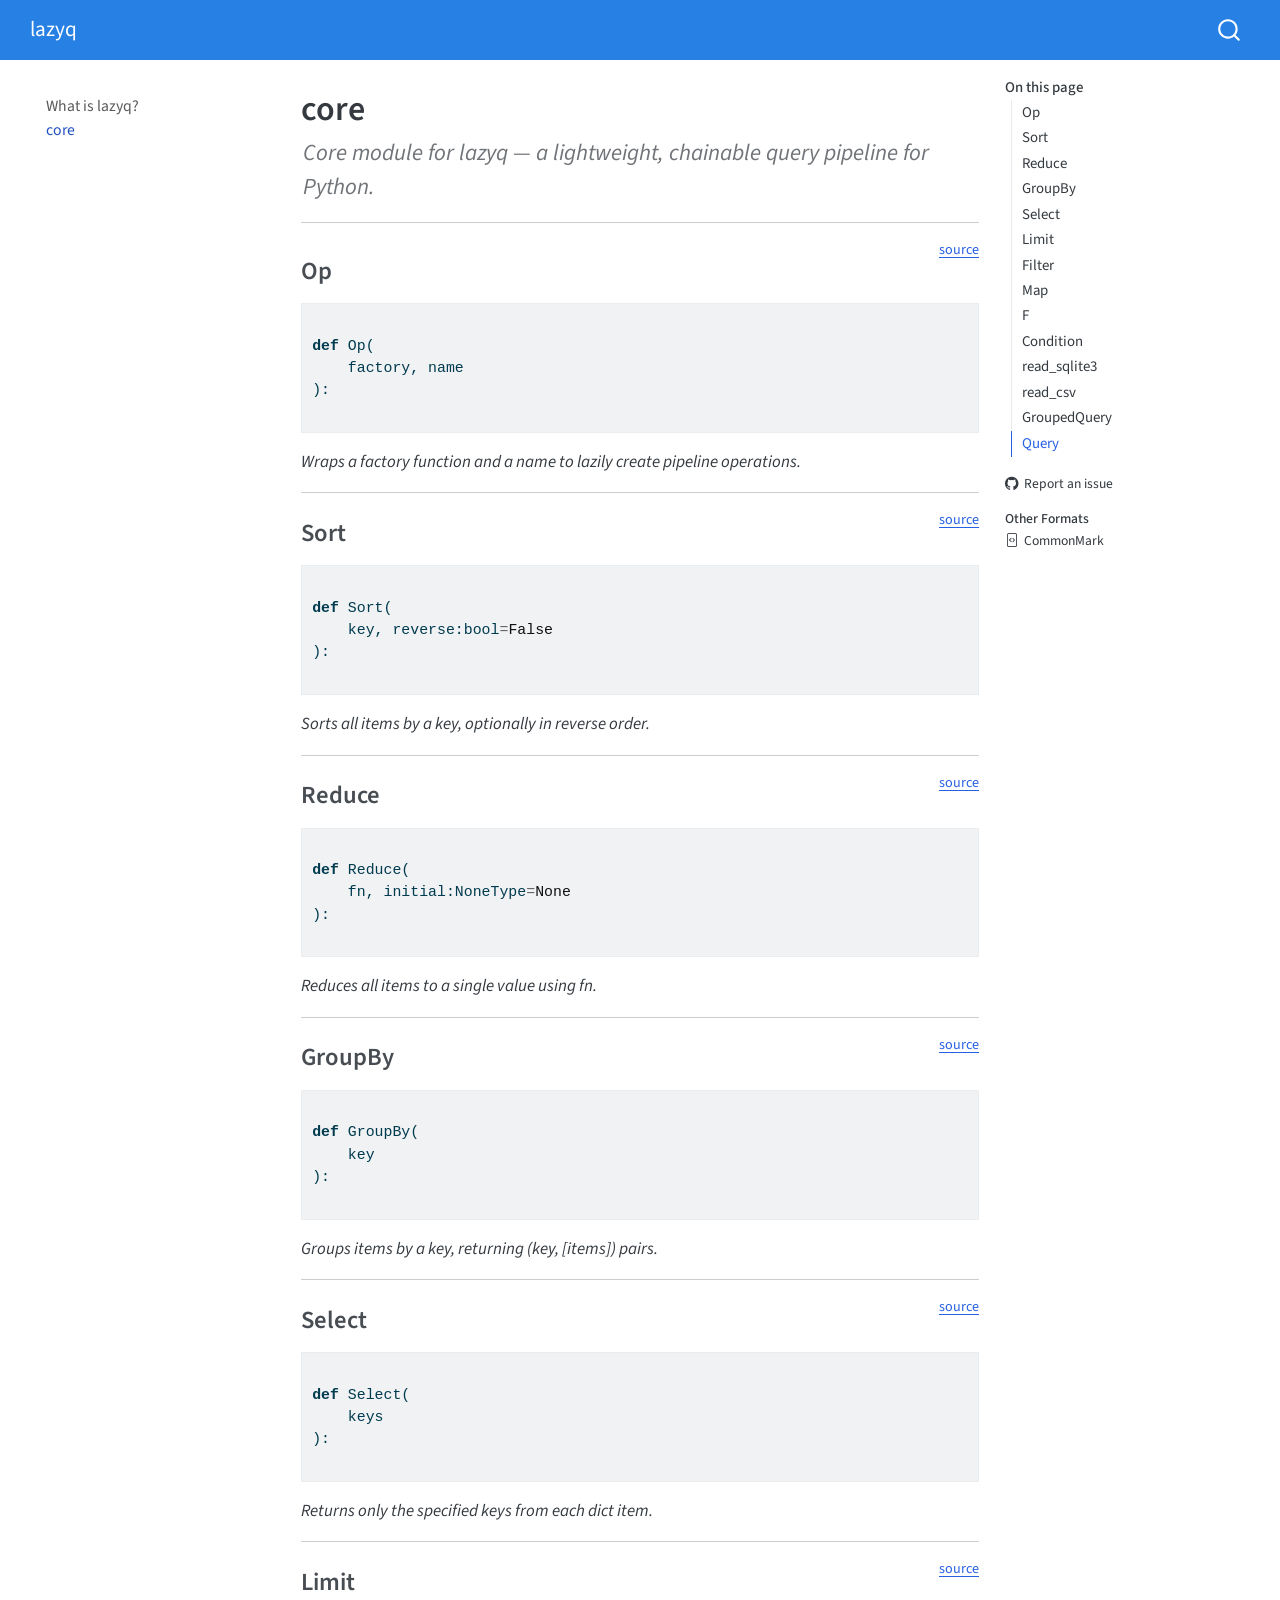
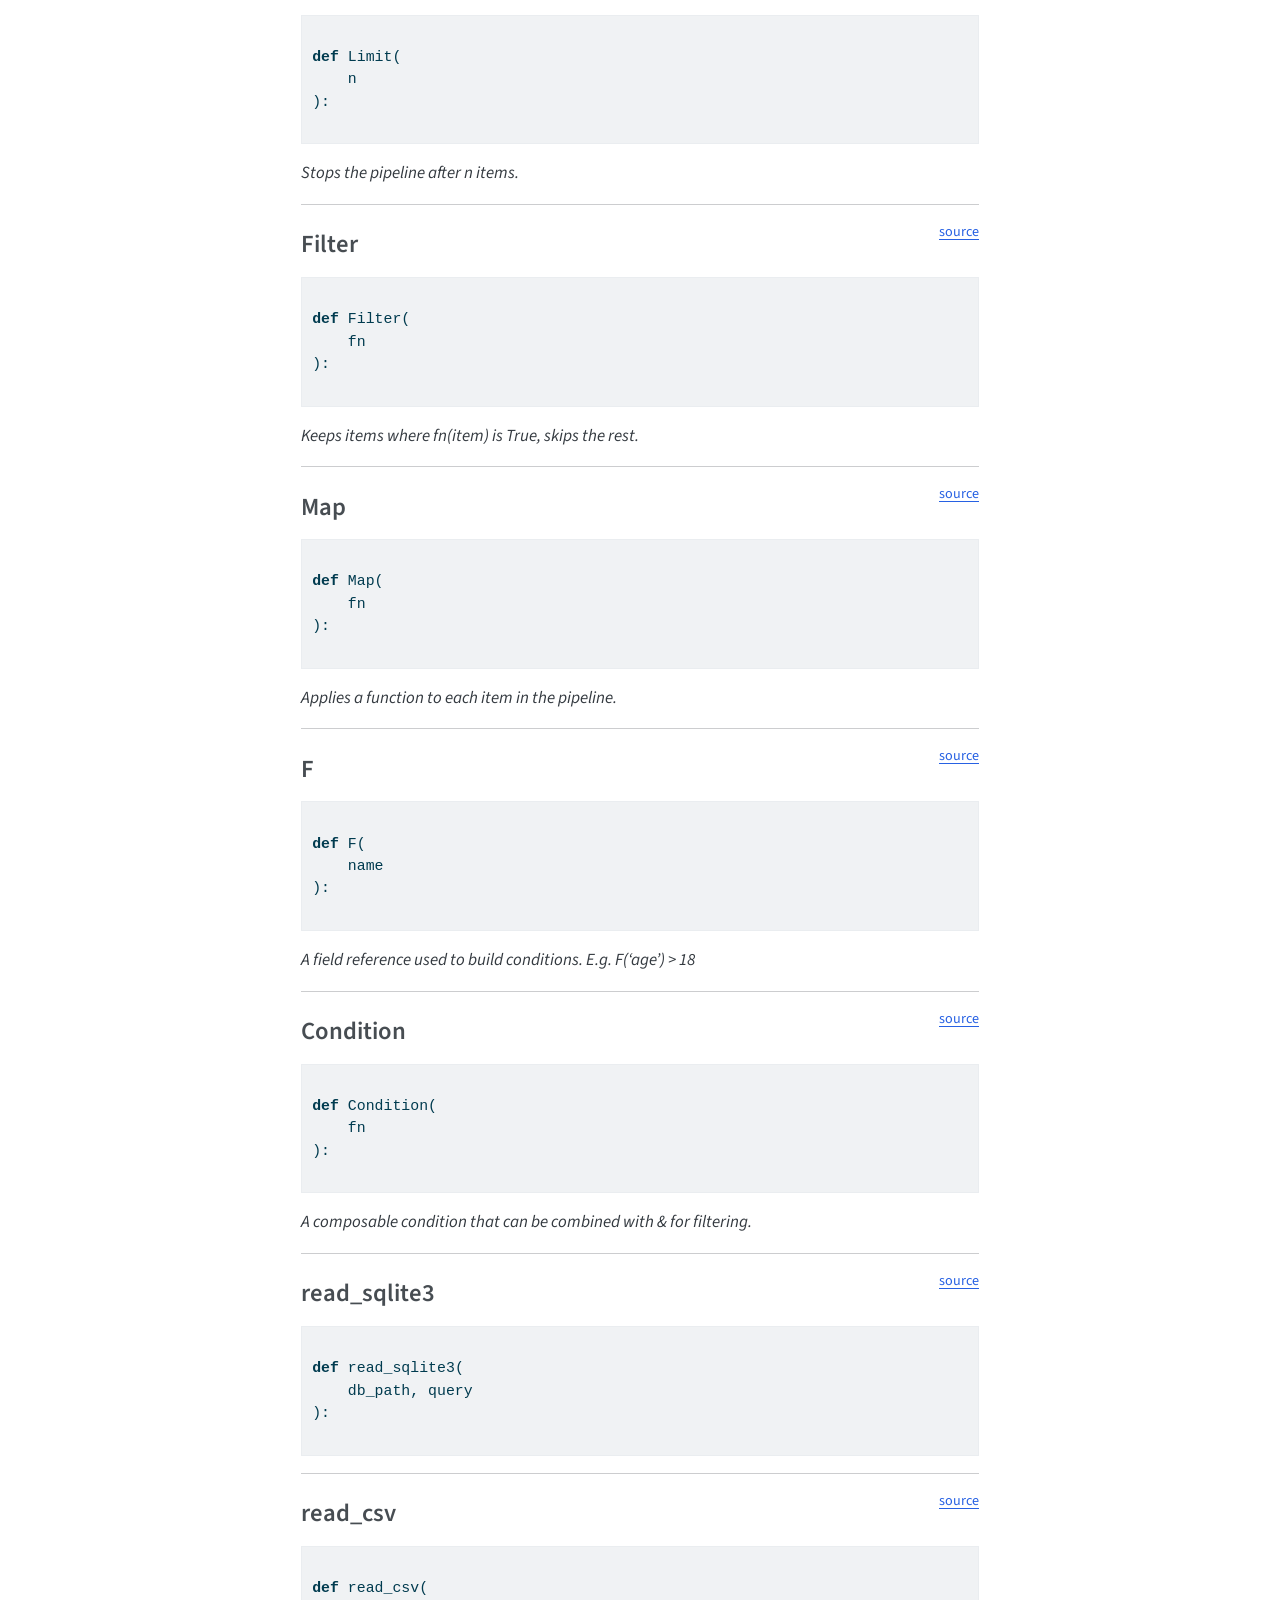
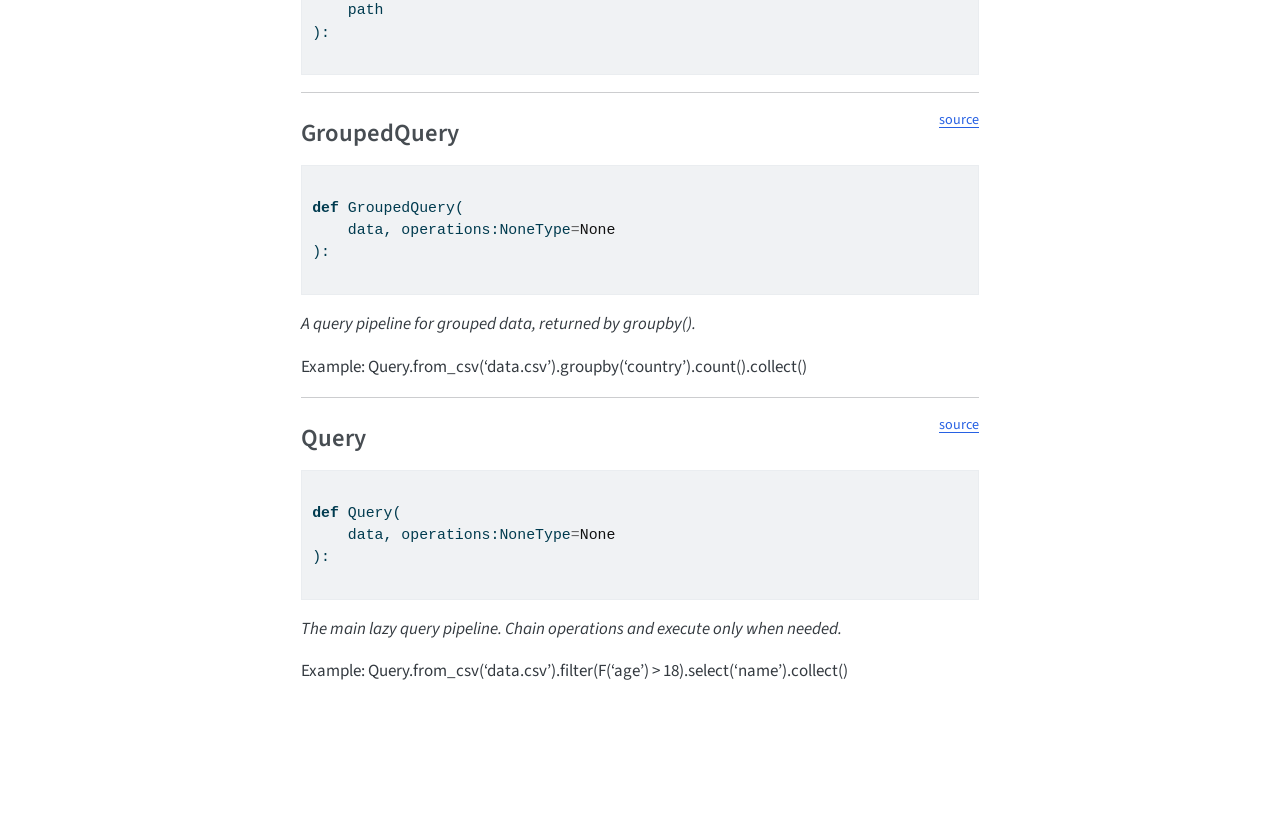
==== commit 1ad4a1bd: "Update documentation" ====
--- a/core.html
+++ b/core.html
@@ -6,7 +6,7 @@
 
 <meta name="viewport" content="width=device-width, initial-scale=1.0, user-scalable=yes">
 
-<meta name="description" content="Fill in a module description here">
+<meta name="description" content="Core module for lazyq — a lightweight, chainable query pipeline for Python.">
 
 <title>core – lazyq</title>
 <style>
@@ -108,10 +108,10 @@
 
 <link rel="stylesheet" href="styles.css">
 <meta property="og:title" content="core – lazyq">
-<meta property="og:description" content="Fill in a module description here">
+<meta property="og:description" content="Core module for lazyq — a lightweight, chainable query pipeline for Python.">
 <meta property="og:site_name" content="lazyq">
 <meta name="twitter:title" content="core – lazyq">
-<meta name="twitter:description" content="Fill in a module description here">
+<meta name="twitter:description" content="Core module for lazyq — a lightweight, chainable query pipeline for Python.">
 <meta name="twitter:card" content="summary">
 </head>
 
@@ -197,7 +197,7 @@
 
 <div>
   <div class="description">
-    Fill in a module description here
+    Core module for lazyq — a lightweight, chainable query pipeline for Python.
   </div>
 </div>
 
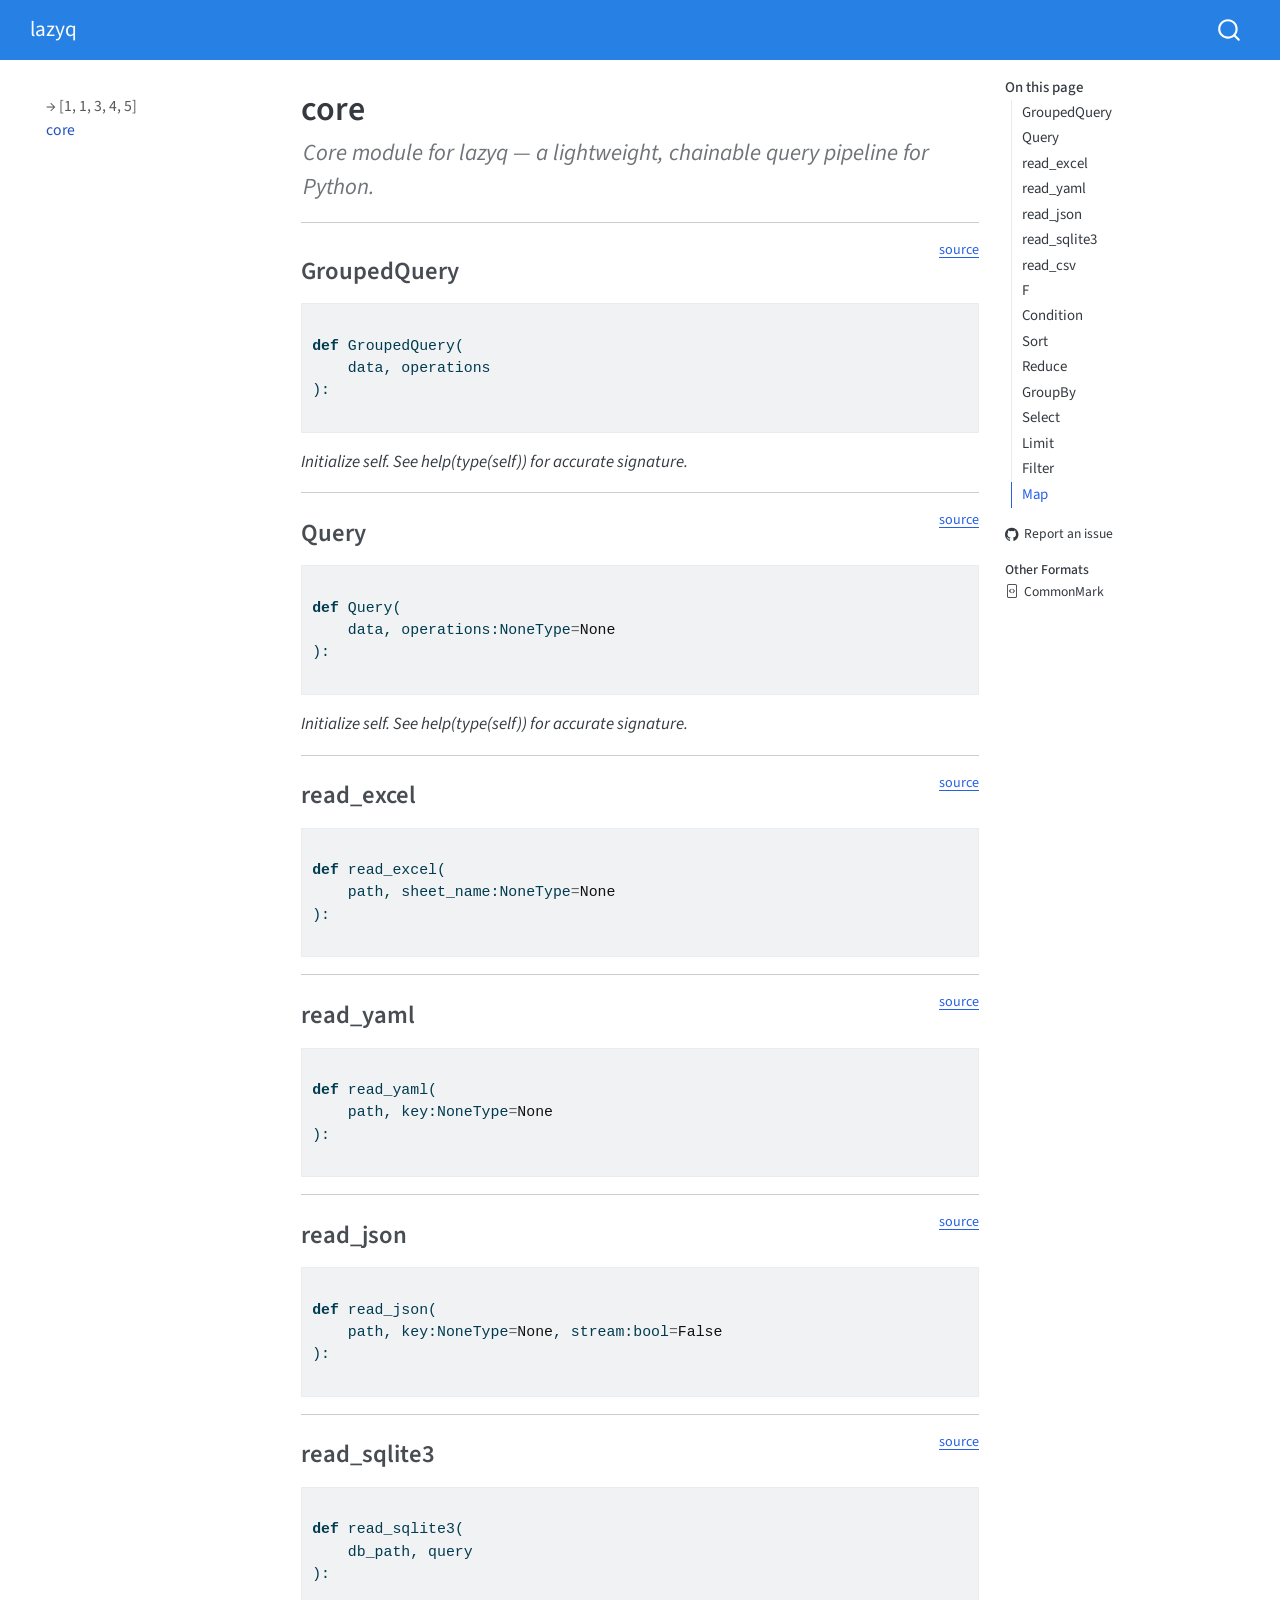
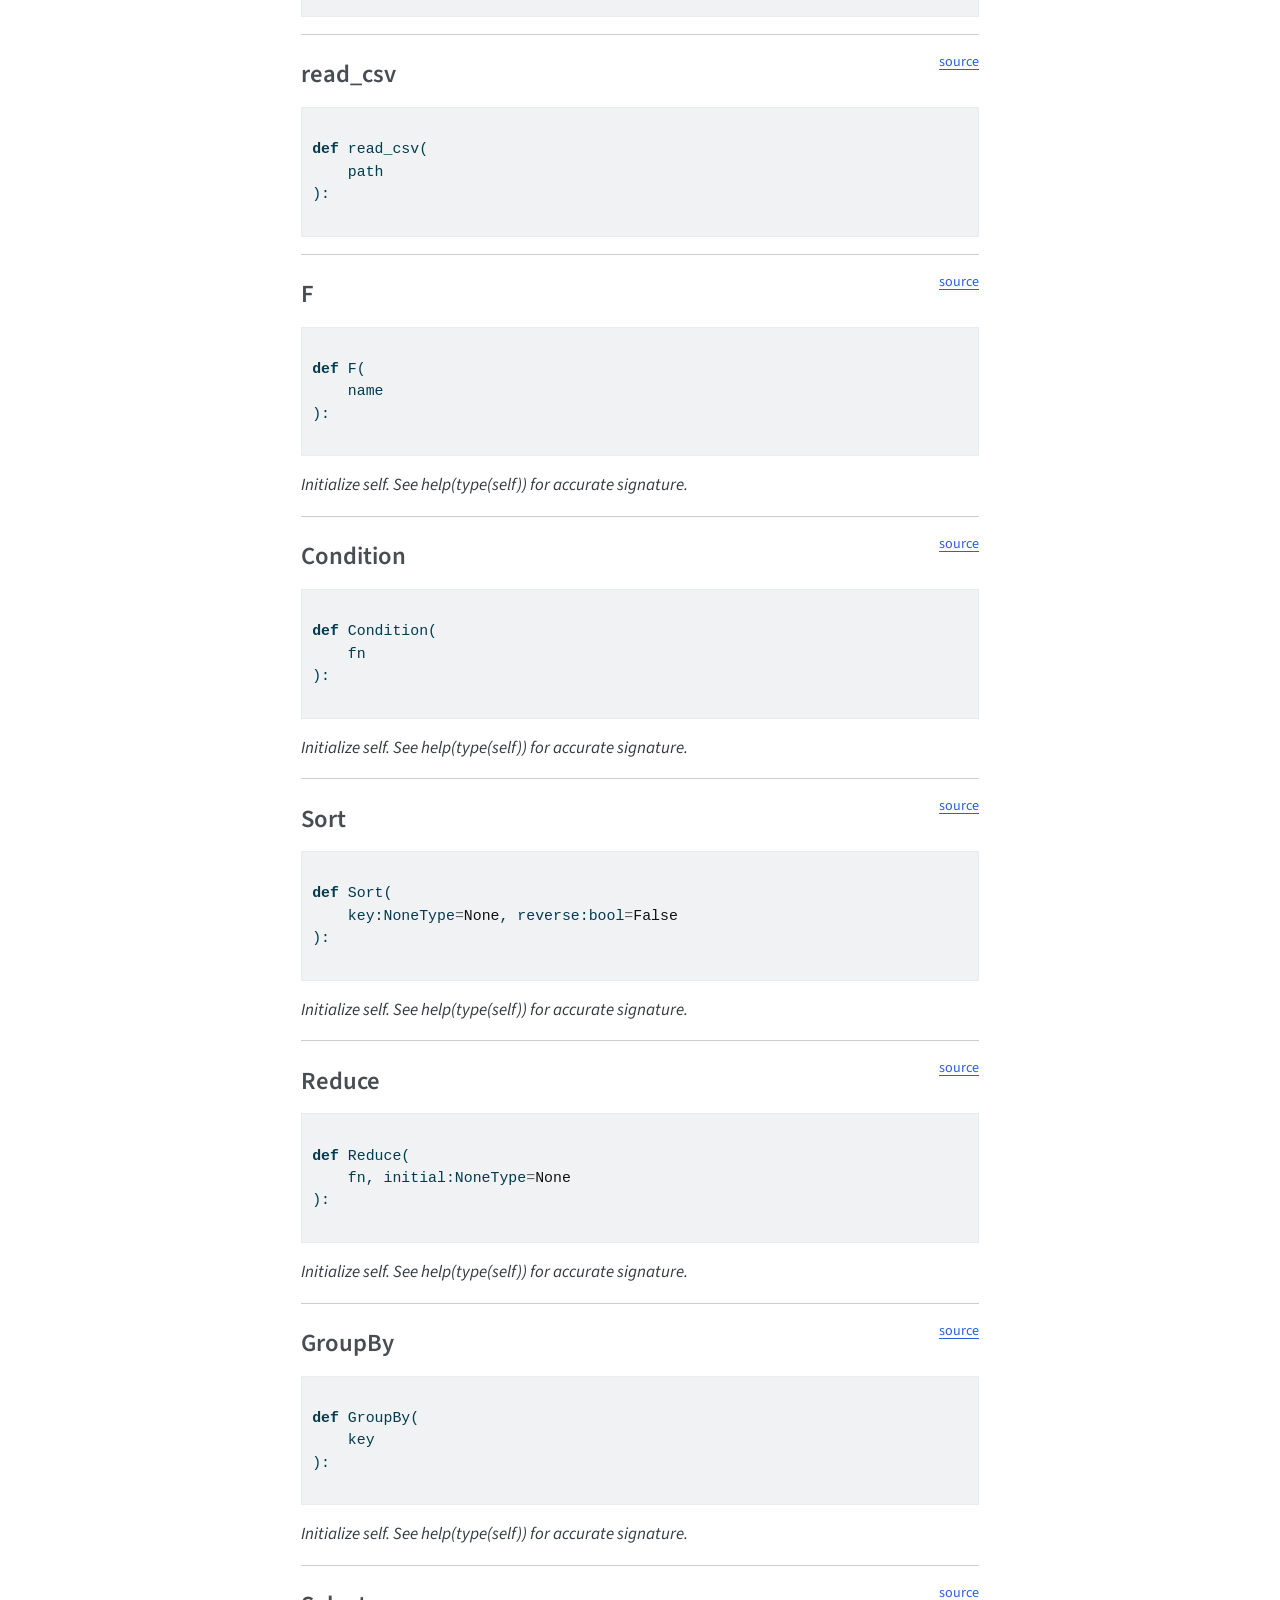
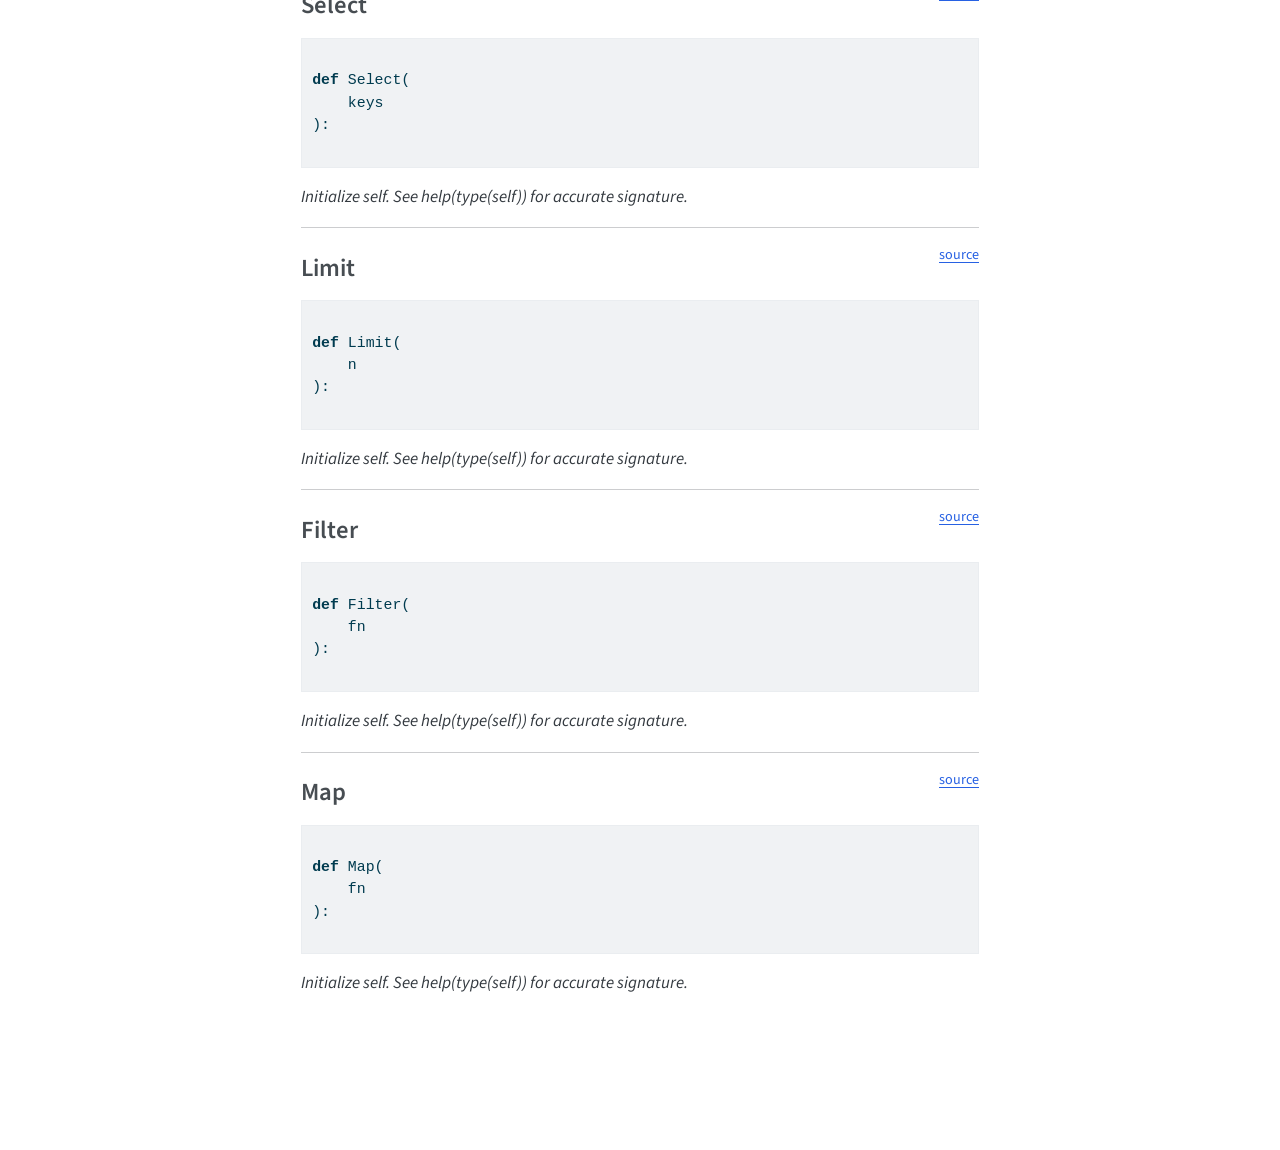
==== commit 57ada327: "Update documentation" ====
--- a/core.html
+++ b/core.html
@@ -151,7 +151,7 @@
         <li class="sidebar-item">
   <div class="sidebar-item-container"> 
   <a href="./index.html" class="sidebar-item-text sidebar-link">
- <span class="menu-text">What is lazyq?</span></a>
+ <span class="menu-text">→ [1, 1, 3, 4, 5]</span></a>
   </div>
 </li>
         <li class="sidebar-item">
@@ -170,7 +170,15 @@
     <h2 id="toc-title">On this page</h2>
    
   <ul>
-  <li><a href="#op" id="toc-op" class="nav-link active" data-scroll-target="#op">Op</a></li>
+  <li><a href="#groupedquery" id="toc-groupedquery" class="nav-link active" data-scroll-target="#groupedquery">GroupedQuery</a></li>
+  <li><a href="#query" id="toc-query" class="nav-link" data-scroll-target="#query">Query</a></li>
+  <li><a href="#read_excel" id="toc-read_excel" class="nav-link" data-scroll-target="#read_excel">read_excel</a></li>
+  <li><a href="#read_yaml" id="toc-read_yaml" class="nav-link" data-scroll-target="#read_yaml">read_yaml</a></li>
+  <li><a href="#read_json" id="toc-read_json" class="nav-link" data-scroll-target="#read_json">read_json</a></li>
+  <li><a href="#read_sqlite3" id="toc-read_sqlite3" class="nav-link" data-scroll-target="#read_sqlite3">read_sqlite3</a></li>
+  <li><a href="#read_csv" id="toc-read_csv" class="nav-link" data-scroll-target="#read_csv">read_csv</a></li>
+  <li><a href="#f" id="toc-f" class="nav-link" data-scroll-target="#f">F</a></li>
+  <li><a href="#condition" id="toc-condition" class="nav-link" data-scroll-target="#condition">Condition</a></li>
   <li><a href="#sort" id="toc-sort" class="nav-link" data-scroll-target="#sort">Sort</a></li>
   <li><a href="#reduce" id="toc-reduce" class="nav-link" data-scroll-target="#reduce">Reduce</a></li>
   <li><a href="#groupby" id="toc-groupby" class="nav-link" data-scroll-target="#groupby">GroupBy</a></li>
@@ -178,12 +186,6 @@
   <li><a href="#limit" id="toc-limit" class="nav-link" data-scroll-target="#limit">Limit</a></li>
   <li><a href="#filter" id="toc-filter" class="nav-link" data-scroll-target="#filter">Filter</a></li>
   <li><a href="#map" id="toc-map" class="nav-link" data-scroll-target="#map">Map</a></li>
-  <li><a href="#f" id="toc-f" class="nav-link" data-scroll-target="#f">F</a></li>
-  <li><a href="#condition" id="toc-condition" class="nav-link" data-scroll-target="#condition">Condition</a></li>
-  <li><a href="#read_sqlite3" id="toc-read_sqlite3" class="nav-link" data-scroll-target="#read_sqlite3">read_sqlite3</a></li>
-  <li><a href="#read_csv" id="toc-read_csv" class="nav-link" data-scroll-target="#read_csv">read_csv</a></li>
-  <li><a href="#groupedquery" id="toc-groupedquery" class="nav-link" data-scroll-target="#groupedquery">GroupedQuery</a></li>
-  <li><a href="#query" id="toc-query" class="nav-link" data-scroll-target="#query">Query</a></li>
   </ul>
 <div class="toc-actions"><ul><li><a href="https://github.com/vikasAWA/lazyq/issues/new" class="toc-action"><i class="bi bi-github"></i>Report an issue</a></li></ul></div><div class="quarto-alternate-formats"><h2>Other Formats</h2><ul><li><a href="core.html.md"><i class="bi bi-file-code"></i>CommonMark</a></li></ul></div></nav>
     </div>
@@ -216,158 +218,175 @@
 
 <!-- WARNING: THIS FILE WAS AUTOGENERATED! DO NOT EDIT! -->
 <hr>
-<p><a href="https://github.com/vikasAWA/lazyq/blob/main/lazyq/core.py#L18" target="_blank" style="float:right; font-size:smaller">source</a></p>
-<section id="op" class="level3">
-<h3 class="anchored" data-anchor-id="op">Op</h3>
+<p><a href="https://github.com/vikasAWA/lazyq/blob/main/lazyq/core.py#L267" target="_blank" style="float:right; font-size:smaller">source</a></p>
+<section id="groupedquery" class="level3">
+<h3 class="anchored" data-anchor-id="groupedquery">GroupedQuery</h3>
 <div class="code-copy-outer-scaffold"><div class="sourceCode" id="cb1"><pre class="sourceCode python code-with-copy"><code class="sourceCode python"><span id="cb1-1"><a href="#cb1-1" aria-hidden="true" tabindex="-1"></a></span>
-<span id="cb1-2"><a href="#cb1-2" aria-hidden="true" tabindex="-1"></a><span class="kw">def</span> Op(</span>
-<span id="cb1-3"><a href="#cb1-3" aria-hidden="true" tabindex="-1"></a>    factory, name</span>
+<span id="cb1-2"><a href="#cb1-2" aria-hidden="true" tabindex="-1"></a><span class="kw">def</span> GroupedQuery(</span>
+<span id="cb1-3"><a href="#cb1-3" aria-hidden="true" tabindex="-1"></a>    data, operations</span>
 <span id="cb1-4"><a href="#cb1-4" aria-hidden="true" tabindex="-1"></a>):</span>
 <span id="cb1-5"><a href="#cb1-5" aria-hidden="true" tabindex="-1"></a></span></code></pre></div><button title="Copy to Clipboard" class="code-copy-button"><i class="bi"></i></button></div>
-<p><em>Wraps a factory function and a name to lazily create pipeline operations.</em></p>
-<hr>
-<p><a href="https://github.com/vikasAWA/lazyq/blob/main/lazyq/core.py#L78" target="_blank" style="float:right; font-size:smaller">source</a></p>
+<p><em>Initialize self. See help(type(self)) for accurate signature.</em></p>
+<hr>
+<p><a href="https://github.com/vikasAWA/lazyq/blob/main/lazyq/core.py#L135" target="_blank" style="float:right; font-size:smaller">source</a></p>
+</section>
+<section id="query" class="level3">
+<h3 class="anchored" data-anchor-id="query">Query</h3>
+<div class="code-copy-outer-scaffold"><div class="sourceCode" id="cb2"><pre class="sourceCode python code-with-copy"><code class="sourceCode python"><span id="cb2-1"><a href="#cb2-1" aria-hidden="true" tabindex="-1"></a></span>
+<span id="cb2-2"><a href="#cb2-2" aria-hidden="true" tabindex="-1"></a><span class="kw">def</span> Query(</span>
+<span id="cb2-3"><a href="#cb2-3" aria-hidden="true" tabindex="-1"></a>    data, operations:NoneType<span class="op">=</span><span class="va">None</span></span>
+<span id="cb2-4"><a href="#cb2-4" aria-hidden="true" tabindex="-1"></a>):</span>
+<span id="cb2-5"><a href="#cb2-5" aria-hidden="true" tabindex="-1"></a></span></code></pre></div><button title="Copy to Clipboard" class="code-copy-button"><i class="bi"></i></button></div>
+<p><em>Initialize self. See help(type(self)) for accurate signature.</em></p>
+<hr>
+<p><a href="https://github.com/vikasAWA/lazyq/blob/main/lazyq/core.py#L126" target="_blank" style="float:right; font-size:smaller">source</a></p>
+</section>
+<section id="read_excel" class="level3">
+<h3 class="anchored" data-anchor-id="read_excel">read_excel</h3>
+<div class="code-copy-outer-scaffold"><div class="sourceCode" id="cb3"><pre class="sourceCode python code-with-copy"><code class="sourceCode python"><span id="cb3-1"><a href="#cb3-1" aria-hidden="true" tabindex="-1"></a></span>
+<span id="cb3-2"><a href="#cb3-2" aria-hidden="true" tabindex="-1"></a><span class="kw">def</span> read_excel(</span>
+<span id="cb3-3"><a href="#cb3-3" aria-hidden="true" tabindex="-1"></a>    path, sheet_name:NoneType<span class="op">=</span><span class="va">None</span></span>
+<span id="cb3-4"><a href="#cb3-4" aria-hidden="true" tabindex="-1"></a>):</span>
+<span id="cb3-5"><a href="#cb3-5" aria-hidden="true" tabindex="-1"></a></span></code></pre></div><button title="Copy to Clipboard" class="code-copy-button"><i class="bi"></i></button></div>
+<hr>
+<p><a href="https://github.com/vikasAWA/lazyq/blob/main/lazyq/core.py#L115" target="_blank" style="float:right; font-size:smaller">source</a></p>
+</section>
+<section id="read_yaml" class="level3">
+<h3 class="anchored" data-anchor-id="read_yaml">read_yaml</h3>
+<div class="code-copy-outer-scaffold"><div class="sourceCode" id="cb4"><pre class="sourceCode python code-with-copy"><code class="sourceCode python"><span id="cb4-1"><a href="#cb4-1" aria-hidden="true" tabindex="-1"></a></span>
+<span id="cb4-2"><a href="#cb4-2" aria-hidden="true" tabindex="-1"></a><span class="kw">def</span> read_yaml(</span>
+<span id="cb4-3"><a href="#cb4-3" aria-hidden="true" tabindex="-1"></a>    path, key:NoneType<span class="op">=</span><span class="va">None</span></span>
+<span id="cb4-4"><a href="#cb4-4" aria-hidden="true" tabindex="-1"></a>):</span>
+<span id="cb4-5"><a href="#cb4-5" aria-hidden="true" tabindex="-1"></a></span></code></pre></div><button title="Copy to Clipboard" class="code-copy-button"><i class="bi"></i></button></div>
+<hr>
+<p><a href="https://github.com/vikasAWA/lazyq/blob/main/lazyq/core.py#L101" target="_blank" style="float:right; font-size:smaller">source</a></p>
+</section>
+<section id="read_json" class="level3">
+<h3 class="anchored" data-anchor-id="read_json">read_json</h3>
+<div class="code-copy-outer-scaffold"><div class="sourceCode" id="cb5"><pre class="sourceCode python code-with-copy"><code class="sourceCode python"><span id="cb5-1"><a href="#cb5-1" aria-hidden="true" tabindex="-1"></a></span>
+<span id="cb5-2"><a href="#cb5-2" aria-hidden="true" tabindex="-1"></a><span class="kw">def</span> read_json(</span>
+<span id="cb5-3"><a href="#cb5-3" aria-hidden="true" tabindex="-1"></a>    path, key:NoneType<span class="op">=</span><span class="va">None</span>, stream:<span class="bu">bool</span><span class="op">=</span><span class="va">False</span></span>
+<span id="cb5-4"><a href="#cb5-4" aria-hidden="true" tabindex="-1"></a>):</span>
+<span id="cb5-5"><a href="#cb5-5" aria-hidden="true" tabindex="-1"></a></span></code></pre></div><button title="Copy to Clipboard" class="code-copy-button"><i class="bi"></i></button></div>
+<hr>
+<p><a href="https://github.com/vikasAWA/lazyq/blob/main/lazyq/core.py#L94" target="_blank" style="float:right; font-size:smaller">source</a></p>
+</section>
+<section id="read_sqlite3" class="level3">
+<h3 class="anchored" data-anchor-id="read_sqlite3">read_sqlite3</h3>
+<div class="code-copy-outer-scaffold"><div class="sourceCode" id="cb6"><pre class="sourceCode python code-with-copy"><code class="sourceCode python"><span id="cb6-1"><a href="#cb6-1" aria-hidden="true" tabindex="-1"></a></span>
+<span id="cb6-2"><a href="#cb6-2" aria-hidden="true" tabindex="-1"></a><span class="kw">def</span> read_sqlite3(</span>
+<span id="cb6-3"><a href="#cb6-3" aria-hidden="true" tabindex="-1"></a>    db_path, query</span>
+<span id="cb6-4"><a href="#cb6-4" aria-hidden="true" tabindex="-1"></a>):</span>
+<span id="cb6-5"><a href="#cb6-5" aria-hidden="true" tabindex="-1"></a></span></code></pre></div><button title="Copy to Clipboard" class="code-copy-button"><i class="bi"></i></button></div>
+<hr>
+<p><a href="https://github.com/vikasAWA/lazyq/blob/main/lazyq/core.py#L90" target="_blank" style="float:right; font-size:smaller">source</a></p>
+</section>
+<section id="read_csv" class="level3">
+<h3 class="anchored" data-anchor-id="read_csv">read_csv</h3>
+<div class="code-copy-outer-scaffold"><div class="sourceCode" id="cb7"><pre class="sourceCode python code-with-copy"><code class="sourceCode python"><span id="cb7-1"><a href="#cb7-1" aria-hidden="true" tabindex="-1"></a></span>
+<span id="cb7-2"><a href="#cb7-2" aria-hidden="true" tabindex="-1"></a><span class="kw">def</span> read_csv(</span>
+<span id="cb7-3"><a href="#cb7-3" aria-hidden="true" tabindex="-1"></a>    path</span>
+<span id="cb7-4"><a href="#cb7-4" aria-hidden="true" tabindex="-1"></a>):</span>
+<span id="cb7-5"><a href="#cb7-5" aria-hidden="true" tabindex="-1"></a></span></code></pre></div><button title="Copy to Clipboard" class="code-copy-button"><i class="bi"></i></button></div>
+<hr>
+<p><a href="https://github.com/vikasAWA/lazyq/blob/main/lazyq/core.py#L76" target="_blank" style="float:right; font-size:smaller">source</a></p>
+</section>
+<section id="f" class="level3">
+<h3 class="anchored" data-anchor-id="f">F</h3>
+<div class="code-copy-outer-scaffold"><div class="sourceCode" id="cb8"><pre class="sourceCode python code-with-copy"><code class="sourceCode python"><span id="cb8-1"><a href="#cb8-1" aria-hidden="true" tabindex="-1"></a></span>
+<span id="cb8-2"><a href="#cb8-2" aria-hidden="true" tabindex="-1"></a><span class="kw">def</span> F(</span>
+<span id="cb8-3"><a href="#cb8-3" aria-hidden="true" tabindex="-1"></a>    name</span>
+<span id="cb8-4"><a href="#cb8-4" aria-hidden="true" tabindex="-1"></a>):</span>
+<span id="cb8-5"><a href="#cb8-5" aria-hidden="true" tabindex="-1"></a></span></code></pre></div><button title="Copy to Clipboard" class="code-copy-button"><i class="bi"></i></button></div>
+<p><em>Initialize self. See help(type(self)) for accurate signature.</em></p>
+<hr>
+<p><a href="https://github.com/vikasAWA/lazyq/blob/main/lazyq/core.py#L70" target="_blank" style="float:right; font-size:smaller">source</a></p>
+</section>
+<section id="condition" class="level3">
+<h3 class="anchored" data-anchor-id="condition">Condition</h3>
+<div class="code-copy-outer-scaffold"><div class="sourceCode" id="cb9"><pre class="sourceCode python code-with-copy"><code class="sourceCode python"><span id="cb9-1"><a href="#cb9-1" aria-hidden="true" tabindex="-1"></a></span>
+<span id="cb9-2"><a href="#cb9-2" aria-hidden="true" tabindex="-1"></a><span class="kw">def</span> Condition(</span>
+<span id="cb9-3"><a href="#cb9-3" aria-hidden="true" tabindex="-1"></a>    fn</span>
+<span id="cb9-4"><a href="#cb9-4" aria-hidden="true" tabindex="-1"></a>):</span>
+<span id="cb9-5"><a href="#cb9-5" aria-hidden="true" tabindex="-1"></a></span></code></pre></div><button title="Copy to Clipboard" class="code-copy-button"><i class="bi"></i></button></div>
+<p><em>Initialize self. See help(type(self)) for accurate signature.</em></p>
+<hr>
+<p><a href="https://github.com/vikasAWA/lazyq/blob/main/lazyq/core.py#L61" target="_blank" style="float:right; font-size:smaller">source</a></p>
 </section>
 <section id="sort" class="level3">
 <h3 class="anchored" data-anchor-id="sort">Sort</h3>
-<div class="code-copy-outer-scaffold"><div class="sourceCode" id="cb2"><pre class="sourceCode python code-with-copy"><code class="sourceCode python"><span id="cb2-1"><a href="#cb2-1" aria-hidden="true" tabindex="-1"></a></span>
-<span id="cb2-2"><a href="#cb2-2" aria-hidden="true" tabindex="-1"></a><span class="kw">def</span> Sort(</span>
-<span id="cb2-3"><a href="#cb2-3" aria-hidden="true" tabindex="-1"></a>    key, reverse:<span class="bu">bool</span><span class="op">=</span><span class="va">False</span></span>
-<span id="cb2-4"><a href="#cb2-4" aria-hidden="true" tabindex="-1"></a>):</span>
-<span id="cb2-5"><a href="#cb2-5" aria-hidden="true" tabindex="-1"></a></span></code></pre></div><button title="Copy to Clipboard" class="code-copy-button"><i class="bi"></i></button></div>
-<p><em>Sorts all items by a key, optionally in reverse order.</em></p>
-<hr>
-<p><a href="https://github.com/vikasAWA/lazyq/blob/main/lazyq/core.py#L64" target="_blank" style="float:right; font-size:smaller">source</a></p>
+<div class="code-copy-outer-scaffold"><div class="sourceCode" id="cb10"><pre class="sourceCode python code-with-copy"><code class="sourceCode python"><span id="cb10-1"><a href="#cb10-1" aria-hidden="true" tabindex="-1"></a></span>
+<span id="cb10-2"><a href="#cb10-2" aria-hidden="true" tabindex="-1"></a><span class="kw">def</span> Sort(</span>
+<span id="cb10-3"><a href="#cb10-3" aria-hidden="true" tabindex="-1"></a>    key:NoneType<span class="op">=</span><span class="va">None</span>, reverse:<span class="bu">bool</span><span class="op">=</span><span class="va">False</span></span>
+<span id="cb10-4"><a href="#cb10-4" aria-hidden="true" tabindex="-1"></a>):</span>
+<span id="cb10-5"><a href="#cb10-5" aria-hidden="true" tabindex="-1"></a></span></code></pre></div><button title="Copy to Clipboard" class="code-copy-button"><i class="bi"></i></button></div>
+<p><em>Initialize self. See help(type(self)) for accurate signature.</em></p>
+<hr>
+<p><a href="https://github.com/vikasAWA/lazyq/blob/main/lazyq/core.py#L47" target="_blank" style="float:right; font-size:smaller">source</a></p>
 </section>
 <section id="reduce" class="level3">
 <h3 class="anchored" data-anchor-id="reduce">Reduce</h3>
-<div class="code-copy-outer-scaffold"><div class="sourceCode" id="cb3"><pre class="sourceCode python code-with-copy"><code class="sourceCode python"><span id="cb3-1"><a href="#cb3-1" aria-hidden="true" tabindex="-1"></a></span>
-<span id="cb3-2"><a href="#cb3-2" aria-hidden="true" tabindex="-1"></a><span class="kw">def</span> Reduce(</span>
-<span id="cb3-3"><a href="#cb3-3" aria-hidden="true" tabindex="-1"></a>    fn, initial:NoneType<span class="op">=</span><span class="va">None</span></span>
-<span id="cb3-4"><a href="#cb3-4" aria-hidden="true" tabindex="-1"></a>):</span>
-<span id="cb3-5"><a href="#cb3-5" aria-hidden="true" tabindex="-1"></a></span></code></pre></div><button title="Copy to Clipboard" class="code-copy-button"><i class="bi"></i></button></div>
-<p><em>Reduces all items to a single value using fn.</em></p>
-<hr>
-<p><a href="https://github.com/vikasAWA/lazyq/blob/main/lazyq/core.py#L53" target="_blank" style="float:right; font-size:smaller">source</a></p>
+<div class="code-copy-outer-scaffold"><div class="sourceCode" id="cb11"><pre class="sourceCode python code-with-copy"><code class="sourceCode python"><span id="cb11-1"><a href="#cb11-1" aria-hidden="true" tabindex="-1"></a></span>
+<span id="cb11-2"><a href="#cb11-2" aria-hidden="true" tabindex="-1"></a><span class="kw">def</span> Reduce(</span>
+<span id="cb11-3"><a href="#cb11-3" aria-hidden="true" tabindex="-1"></a>    fn, initial:NoneType<span class="op">=</span><span class="va">None</span></span>
+<span id="cb11-4"><a href="#cb11-4" aria-hidden="true" tabindex="-1"></a>):</span>
+<span id="cb11-5"><a href="#cb11-5" aria-hidden="true" tabindex="-1"></a></span></code></pre></div><button title="Copy to Clipboard" class="code-copy-button"><i class="bi"></i></button></div>
+<p><em>Initialize self. See help(type(self)) for accurate signature.</em></p>
+<hr>
+<p><a href="https://github.com/vikasAWA/lazyq/blob/main/lazyq/core.py#L37" target="_blank" style="float:right; font-size:smaller">source</a></p>
 </section>
 <section id="groupby" class="level3">
 <h3 class="anchored" data-anchor-id="groupby">GroupBy</h3>
-<div class="code-copy-outer-scaffold"><div class="sourceCode" id="cb4"><pre class="sourceCode python code-with-copy"><code class="sourceCode python"><span id="cb4-1"><a href="#cb4-1" aria-hidden="true" tabindex="-1"></a></span>
-<span id="cb4-2"><a href="#cb4-2" aria-hidden="true" tabindex="-1"></a><span class="kw">def</span> GroupBy(</span>
-<span id="cb4-3"><a href="#cb4-3" aria-hidden="true" tabindex="-1"></a>    key</span>
-<span id="cb4-4"><a href="#cb4-4" aria-hidden="true" tabindex="-1"></a>):</span>
-<span id="cb4-5"><a href="#cb4-5" aria-hidden="true" tabindex="-1"></a></span></code></pre></div><button title="Copy to Clipboard" class="code-copy-button"><i class="bi"></i></button></div>
-<p><em>Groups items by a key, returning (key, [items]) pairs.</em></p>
-<hr>
-<p><a href="https://github.com/vikasAWA/lazyq/blob/main/lazyq/core.py#L48" target="_blank" style="float:right; font-size:smaller">source</a></p>
+<div class="code-copy-outer-scaffold"><div class="sourceCode" id="cb12"><pre class="sourceCode python code-with-copy"><code class="sourceCode python"><span id="cb12-1"><a href="#cb12-1" aria-hidden="true" tabindex="-1"></a></span>
+<span id="cb12-2"><a href="#cb12-2" aria-hidden="true" tabindex="-1"></a><span class="kw">def</span> GroupBy(</span>
+<span id="cb12-3"><a href="#cb12-3" aria-hidden="true" tabindex="-1"></a>    key</span>
+<span id="cb12-4"><a href="#cb12-4" aria-hidden="true" tabindex="-1"></a>):</span>
+<span id="cb12-5"><a href="#cb12-5" aria-hidden="true" tabindex="-1"></a></span></code></pre></div><button title="Copy to Clipboard" class="code-copy-button"><i class="bi"></i></button></div>
+<p><em>Initialize self. See help(type(self)) for accurate signature.</em></p>
+<hr>
+<p><a href="https://github.com/vikasAWA/lazyq/blob/main/lazyq/core.py#L33" target="_blank" style="float:right; font-size:smaller">source</a></p>
 </section>
 <section id="select" class="level3">
 <h3 class="anchored" data-anchor-id="select">Select</h3>
-<div class="code-copy-outer-scaffold"><div class="sourceCode" id="cb5"><pre class="sourceCode python code-with-copy"><code class="sourceCode python"><span id="cb5-1"><a href="#cb5-1" aria-hidden="true" tabindex="-1"></a></span>
-<span id="cb5-2"><a href="#cb5-2" aria-hidden="true" tabindex="-1"></a><span class="kw">def</span> Select(</span>
-<span id="cb5-3"><a href="#cb5-3" aria-hidden="true" tabindex="-1"></a>    keys</span>
-<span id="cb5-4"><a href="#cb5-4" aria-hidden="true" tabindex="-1"></a>):</span>
-<span id="cb5-5"><a href="#cb5-5" aria-hidden="true" tabindex="-1"></a></span></code></pre></div><button title="Copy to Clipboard" class="code-copy-button"><i class="bi"></i></button></div>
-<p><em>Returns only the specified keys from each dict item.</em></p>
-<hr>
-<p><a href="https://github.com/vikasAWA/lazyq/blob/main/lazyq/core.py#L38" target="_blank" style="float:right; font-size:smaller">source</a></p>
+<div class="code-copy-outer-scaffold"><div class="sourceCode" id="cb13"><pre class="sourceCode python code-with-copy"><code class="sourceCode python"><span id="cb13-1"><a href="#cb13-1" aria-hidden="true" tabindex="-1"></a></span>
+<span id="cb13-2"><a href="#cb13-2" aria-hidden="true" tabindex="-1"></a><span class="kw">def</span> Select(</span>
+<span id="cb13-3"><a href="#cb13-3" aria-hidden="true" tabindex="-1"></a>    keys</span>
+<span id="cb13-4"><a href="#cb13-4" aria-hidden="true" tabindex="-1"></a>):</span>
+<span id="cb13-5"><a href="#cb13-5" aria-hidden="true" tabindex="-1"></a></span></code></pre></div><button title="Copy to Clipboard" class="code-copy-button"><i class="bi"></i></button></div>
+<p><em>Initialize self. See help(type(self)) for accurate signature.</em></p>
+<hr>
+<p><a href="https://github.com/vikasAWA/lazyq/blob/main/lazyq/core.py#L26" target="_blank" style="float:right; font-size:smaller">source</a></p>
 </section>
 <section id="limit" class="level3">
 <h3 class="anchored" data-anchor-id="limit">Limit</h3>
-<div class="code-copy-outer-scaffold"><div class="sourceCode" id="cb6"><pre class="sourceCode python code-with-copy"><code class="sourceCode python"><span id="cb6-1"><a href="#cb6-1" aria-hidden="true" tabindex="-1"></a></span>
-<span id="cb6-2"><a href="#cb6-2" aria-hidden="true" tabindex="-1"></a><span class="kw">def</span> Limit(</span>
-<span id="cb6-3"><a href="#cb6-3" aria-hidden="true" tabindex="-1"></a>    n</span>
-<span id="cb6-4"><a href="#cb6-4" aria-hidden="true" tabindex="-1"></a>):</span>
-<span id="cb6-5"><a href="#cb6-5" aria-hidden="true" tabindex="-1"></a></span></code></pre></div><button title="Copy to Clipboard" class="code-copy-button"><i class="bi"></i></button></div>
-<p><em>Stops the pipeline after n items.</em></p>
-<hr>
-<p><a href="https://github.com/vikasAWA/lazyq/blob/main/lazyq/core.py#L31" target="_blank" style="float:right; font-size:smaller">source</a></p>
+<div class="code-copy-outer-scaffold"><div class="sourceCode" id="cb14"><pre class="sourceCode python code-with-copy"><code class="sourceCode python"><span id="cb14-1"><a href="#cb14-1" aria-hidden="true" tabindex="-1"></a></span>
+<span id="cb14-2"><a href="#cb14-2" aria-hidden="true" tabindex="-1"></a><span class="kw">def</span> Limit(</span>
+<span id="cb14-3"><a href="#cb14-3" aria-hidden="true" tabindex="-1"></a>    n</span>
+<span id="cb14-4"><a href="#cb14-4" aria-hidden="true" tabindex="-1"></a>):</span>
+<span id="cb14-5"><a href="#cb14-5" aria-hidden="true" tabindex="-1"></a></span></code></pre></div><button title="Copy to Clipboard" class="code-copy-button"><i class="bi"></i></button></div>
+<p><em>Initialize self. See help(type(self)) for accurate signature.</em></p>
+<hr>
+<p><a href="https://github.com/vikasAWA/lazyq/blob/main/lazyq/core.py#L19" target="_blank" style="float:right; font-size:smaller">source</a></p>
 </section>
 <section id="filter" class="level3">
 <h3 class="anchored" data-anchor-id="filter">Filter</h3>
-<div class="code-copy-outer-scaffold"><div class="sourceCode" id="cb7"><pre class="sourceCode python code-with-copy"><code class="sourceCode python"><span id="cb7-1"><a href="#cb7-1" aria-hidden="true" tabindex="-1"></a></span>
-<span id="cb7-2"><a href="#cb7-2" aria-hidden="true" tabindex="-1"></a><span class="kw">def</span> Filter(</span>
-<span id="cb7-3"><a href="#cb7-3" aria-hidden="true" tabindex="-1"></a>    fn</span>
-<span id="cb7-4"><a href="#cb7-4" aria-hidden="true" tabindex="-1"></a>):</span>
-<span id="cb7-5"><a href="#cb7-5" aria-hidden="true" tabindex="-1"></a></span></code></pre></div><button title="Copy to Clipboard" class="code-copy-button"><i class="bi"></i></button></div>
-<p><em>Keeps items where fn(item) is True, skips the rest.</em></p>
-<hr>
-<p><a href="https://github.com/vikasAWA/lazyq/blob/main/lazyq/core.py#L26" target="_blank" style="float:right; font-size:smaller">source</a></p>
+<div class="code-copy-outer-scaffold"><div class="sourceCode" id="cb15"><pre class="sourceCode python code-with-copy"><code class="sourceCode python"><span id="cb15-1"><a href="#cb15-1" aria-hidden="true" tabindex="-1"></a></span>
+<span id="cb15-2"><a href="#cb15-2" aria-hidden="true" tabindex="-1"></a><span class="kw">def</span> Filter(</span>
+<span id="cb15-3"><a href="#cb15-3" aria-hidden="true" tabindex="-1"></a>    fn</span>
+<span id="cb15-4"><a href="#cb15-4" aria-hidden="true" tabindex="-1"></a>):</span>
+<span id="cb15-5"><a href="#cb15-5" aria-hidden="true" tabindex="-1"></a></span></code></pre></div><button title="Copy to Clipboard" class="code-copy-button"><i class="bi"></i></button></div>
+<p><em>Initialize self. See help(type(self)) for accurate signature.</em></p>
+<hr>
+<p><a href="https://github.com/vikasAWA/lazyq/blob/main/lazyq/core.py#L15" target="_blank" style="float:right; font-size:smaller">source</a></p>
 </section>
 <section id="map" class="level3">
 <h3 class="anchored" data-anchor-id="map">Map</h3>
-<div class="code-copy-outer-scaffold"><div class="sourceCode" id="cb8"><pre class="sourceCode python code-with-copy"><code class="sourceCode python"><span id="cb8-1"><a href="#cb8-1" aria-hidden="true" tabindex="-1"></a></span>
-<span id="cb8-2"><a href="#cb8-2" aria-hidden="true" tabindex="-1"></a><span class="kw">def</span> Map(</span>
-<span id="cb8-3"><a href="#cb8-3" aria-hidden="true" tabindex="-1"></a>    fn</span>
-<span id="cb8-4"><a href="#cb8-4" aria-hidden="true" tabindex="-1"></a>):</span>
-<span id="cb8-5"><a href="#cb8-5" aria-hidden="true" tabindex="-1"></a></span></code></pre></div><button title="Copy to Clipboard" class="code-copy-button"><i class="bi"></i></button></div>
-<p><em>Applies a function to each item in the pipeline.</em></p>
-<hr>
-<p><a href="https://github.com/vikasAWA/lazyq/blob/main/lazyq/core.py#L94" target="_blank" style="float:right; font-size:smaller">source</a></p>
-</section>
-<section id="f" class="level3">
-<h3 class="anchored" data-anchor-id="f">F</h3>
-<div class="code-copy-outer-scaffold"><div class="sourceCode" id="cb9"><pre class="sourceCode python code-with-copy"><code class="sourceCode python"><span id="cb9-1"><a href="#cb9-1" aria-hidden="true" tabindex="-1"></a></span>
-<span id="cb9-2"><a href="#cb9-2" aria-hidden="true" tabindex="-1"></a><span class="kw">def</span> F(</span>
-<span id="cb9-3"><a href="#cb9-3" aria-hidden="true" tabindex="-1"></a>    name</span>
-<span id="cb9-4"><a href="#cb9-4" aria-hidden="true" tabindex="-1"></a>):</span>
-<span id="cb9-5"><a href="#cb9-5" aria-hidden="true" tabindex="-1"></a></span></code></pre></div><button title="Copy to Clipboard" class="code-copy-button"><i class="bi"></i></button></div>
-<p><em>A field reference used to build conditions. E.g. F(‘age’) &gt; 18</em></p>
-<hr>
-<p><a href="https://github.com/vikasAWA/lazyq/blob/main/lazyq/core.py#L88" target="_blank" style="float:right; font-size:smaller">source</a></p>
-</section>
-<section id="condition" class="level3">
-<h3 class="anchored" data-anchor-id="condition">Condition</h3>
-<div class="code-copy-outer-scaffold"><div class="sourceCode" id="cb10"><pre class="sourceCode python code-with-copy"><code class="sourceCode python"><span id="cb10-1"><a href="#cb10-1" aria-hidden="true" tabindex="-1"></a></span>
-<span id="cb10-2"><a href="#cb10-2" aria-hidden="true" tabindex="-1"></a><span class="kw">def</span> Condition(</span>
-<span id="cb10-3"><a href="#cb10-3" aria-hidden="true" tabindex="-1"></a>    fn</span>
-<span id="cb10-4"><a href="#cb10-4" aria-hidden="true" tabindex="-1"></a>):</span>
-<span id="cb10-5"><a href="#cb10-5" aria-hidden="true" tabindex="-1"></a></span></code></pre></div><button title="Copy to Clipboard" class="code-copy-button"><i class="bi"></i></button></div>
-<p><em>A composable condition that can be combined with &amp; for filtering.</em></p>
-<hr>
-<p><a href="https://github.com/vikasAWA/lazyq/blob/main/lazyq/core.py#L110" target="_blank" style="float:right; font-size:smaller">source</a></p>
-</section>
-<section id="read_sqlite3" class="level3">
-<h3 class="anchored" data-anchor-id="read_sqlite3">read_sqlite3</h3>
-<div class="code-copy-outer-scaffold"><div class="sourceCode" id="cb11"><pre class="sourceCode python code-with-copy"><code class="sourceCode python"><span id="cb11-1"><a href="#cb11-1" aria-hidden="true" tabindex="-1"></a></span>
-<span id="cb11-2"><a href="#cb11-2" aria-hidden="true" tabindex="-1"></a><span class="kw">def</span> read_sqlite3(</span>
-<span id="cb11-3"><a href="#cb11-3" aria-hidden="true" tabindex="-1"></a>    db_path, query</span>
-<span id="cb11-4"><a href="#cb11-4" aria-hidden="true" tabindex="-1"></a>):</span>
-<span id="cb11-5"><a href="#cb11-5" aria-hidden="true" tabindex="-1"></a></span></code></pre></div><button title="Copy to Clipboard" class="code-copy-button"><i class="bi"></i></button></div>
-<hr>
-<p><a href="https://github.com/vikasAWA/lazyq/blob/main/lazyq/core.py#L105" target="_blank" style="float:right; font-size:smaller">source</a></p>
-</section>
-<section id="read_csv" class="level3">
-<h3 class="anchored" data-anchor-id="read_csv">read_csv</h3>
-<div class="code-copy-outer-scaffold"><div class="sourceCode" id="cb12"><pre class="sourceCode python code-with-copy"><code class="sourceCode python"><span id="cb12-1"><a href="#cb12-1" aria-hidden="true" tabindex="-1"></a></span>
-<span id="cb12-2"><a href="#cb12-2" aria-hidden="true" tabindex="-1"></a><span class="kw">def</span> read_csv(</span>
-<span id="cb12-3"><a href="#cb12-3" aria-hidden="true" tabindex="-1"></a>    path</span>
-<span id="cb12-4"><a href="#cb12-4" aria-hidden="true" tabindex="-1"></a>):</span>
-<span id="cb12-5"><a href="#cb12-5" aria-hidden="true" tabindex="-1"></a></span></code></pre></div><button title="Copy to Clipboard" class="code-copy-button"><i class="bi"></i></button></div>
-<hr>
-<p><a href="https://github.com/vikasAWA/lazyq/blob/main/lazyq/core.py#L176" target="_blank" style="float:right; font-size:smaller">source</a></p>
-</section>
-<section id="groupedquery" class="level3">
-<h3 class="anchored" data-anchor-id="groupedquery">GroupedQuery</h3>
-<div class="code-copy-outer-scaffold"><div class="sourceCode" id="cb13"><pre class="sourceCode python code-with-copy"><code class="sourceCode python"><span id="cb13-1"><a href="#cb13-1" aria-hidden="true" tabindex="-1"></a></span>
-<span id="cb13-2"><a href="#cb13-2" aria-hidden="true" tabindex="-1"></a><span class="kw">def</span> GroupedQuery(</span>
-<span id="cb13-3"><a href="#cb13-3" aria-hidden="true" tabindex="-1"></a>    data, operations:NoneType<span class="op">=</span><span class="va">None</span></span>
-<span id="cb13-4"><a href="#cb13-4" aria-hidden="true" tabindex="-1"></a>):</span>
-<span id="cb13-5"><a href="#cb13-5" aria-hidden="true" tabindex="-1"></a></span></code></pre></div><button title="Copy to Clipboard" class="code-copy-button"><i class="bi"></i></button></div>
-<p><em>A query pipeline for grouped data, returned by groupby().</em></p>
-<p>Example: Query.from_csv(‘data.csv’).groupby(‘country’).count().collect()</p>
-<hr>
-<p><a href="https://github.com/vikasAWA/lazyq/blob/main/lazyq/core.py#L119" target="_blank" style="float:right; font-size:smaller">source</a></p>
-</section>
-<section id="query" class="level3">
-<h3 class="anchored" data-anchor-id="query">Query</h3>
-<div class="code-copy-outer-scaffold"><div class="sourceCode" id="cb14"><pre class="sourceCode python code-with-copy"><code class="sourceCode python"><span id="cb14-1"><a href="#cb14-1" aria-hidden="true" tabindex="-1"></a></span>
-<span id="cb14-2"><a href="#cb14-2" aria-hidden="true" tabindex="-1"></a><span class="kw">def</span> Query(</span>
-<span id="cb14-3"><a href="#cb14-3" aria-hidden="true" tabindex="-1"></a>    data, operations:NoneType<span class="op">=</span><span class="va">None</span></span>
-<span id="cb14-4"><a href="#cb14-4" aria-hidden="true" tabindex="-1"></a>):</span>
-<span id="cb14-5"><a href="#cb14-5" aria-hidden="true" tabindex="-1"></a></span></code></pre></div><button title="Copy to Clipboard" class="code-copy-button"><i class="bi"></i></button></div>
-<p><em>The main lazy query pipeline. Chain operations and execute only when needed.</em></p>
-<p>Example: Query.from_csv(‘data.csv’).filter(F(‘age’) &gt; 18).select(‘name’).collect()</p>
+<div class="code-copy-outer-scaffold"><div class="sourceCode" id="cb16"><pre class="sourceCode python code-with-copy"><code class="sourceCode python"><span id="cb16-1"><a href="#cb16-1" aria-hidden="true" tabindex="-1"></a></span>
+<span id="cb16-2"><a href="#cb16-2" aria-hidden="true" tabindex="-1"></a><span class="kw">def</span> Map(</span>
+<span id="cb16-3"><a href="#cb16-3" aria-hidden="true" tabindex="-1"></a>    fn</span>
+<span id="cb16-4"><a href="#cb16-4" aria-hidden="true" tabindex="-1"></a>):</span>
+<span id="cb16-5"><a href="#cb16-5" aria-hidden="true" tabindex="-1"></a></span></code></pre></div><button title="Copy to Clipboard" class="code-copy-button"><i class="bi"></i></button></div>
+<p><em>Initialize self. See help(type(self)) for accurate signature.</em></p>
 
 
 </section>
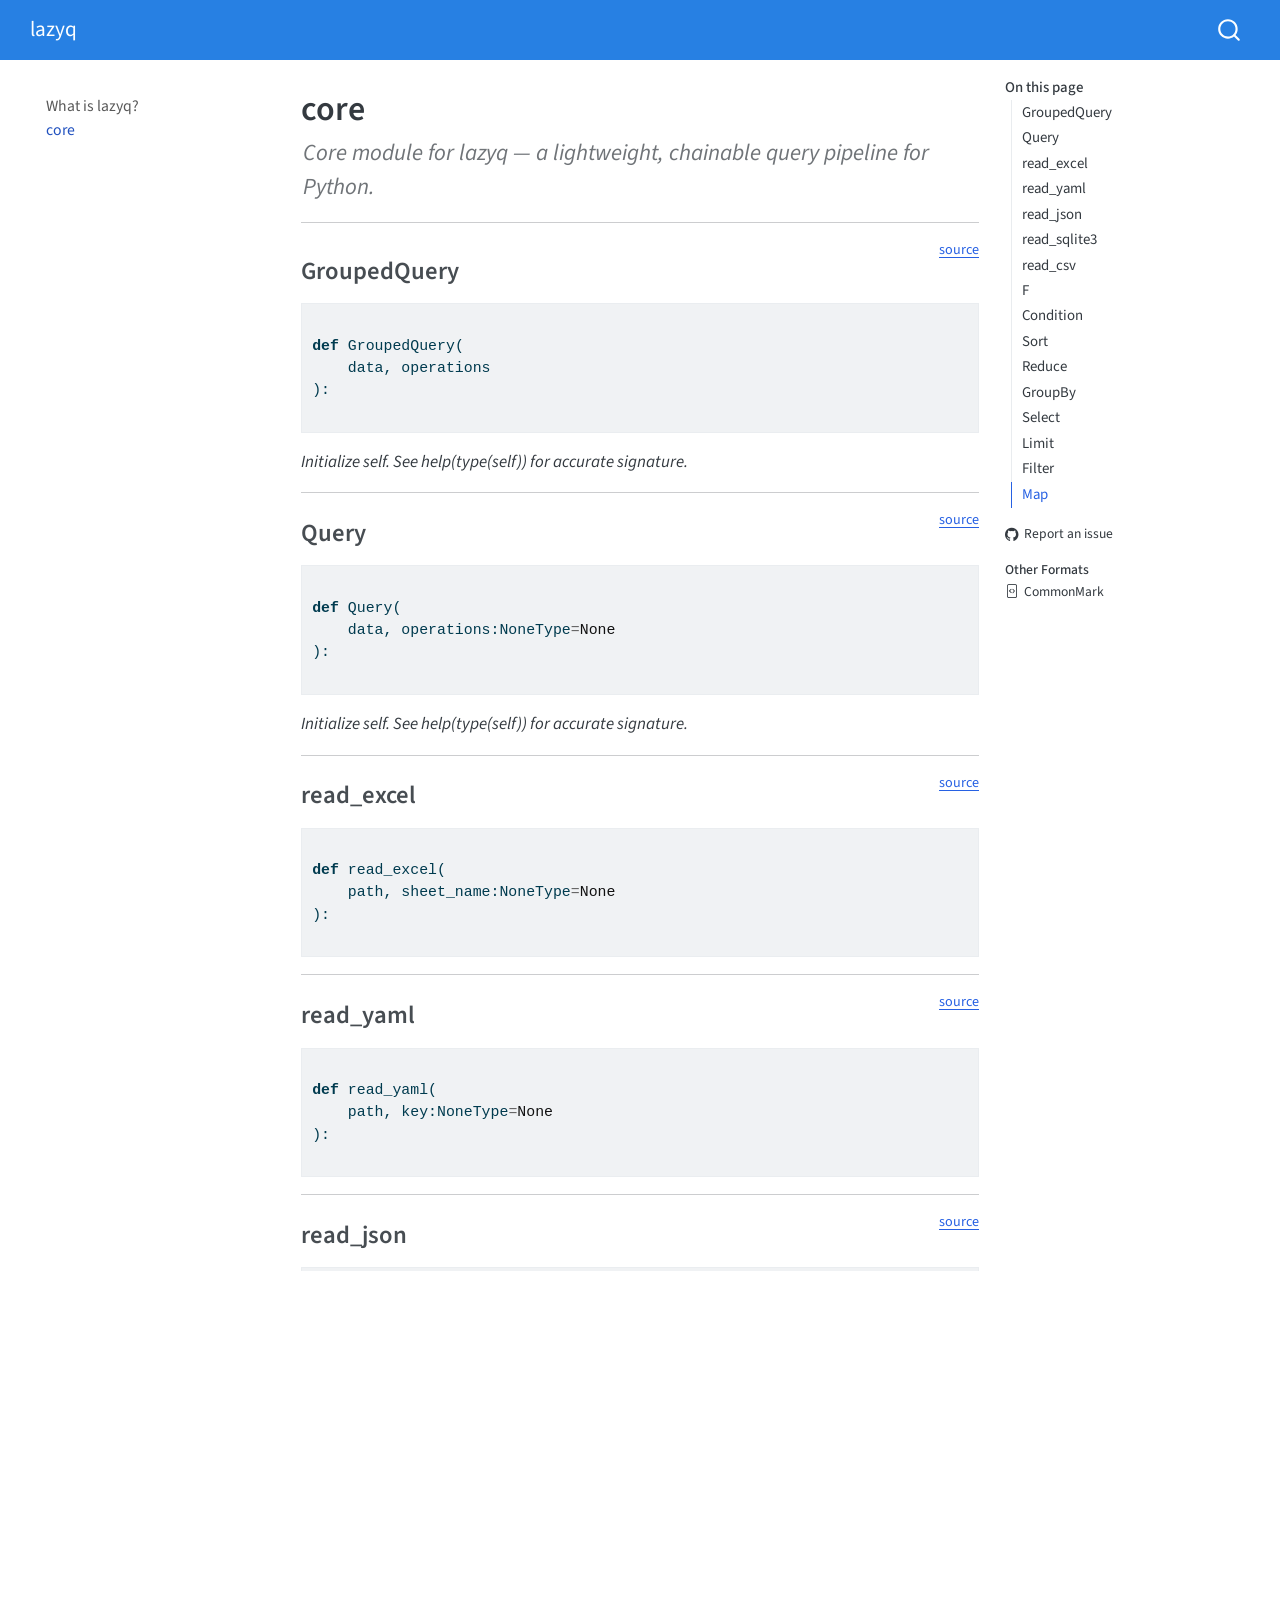
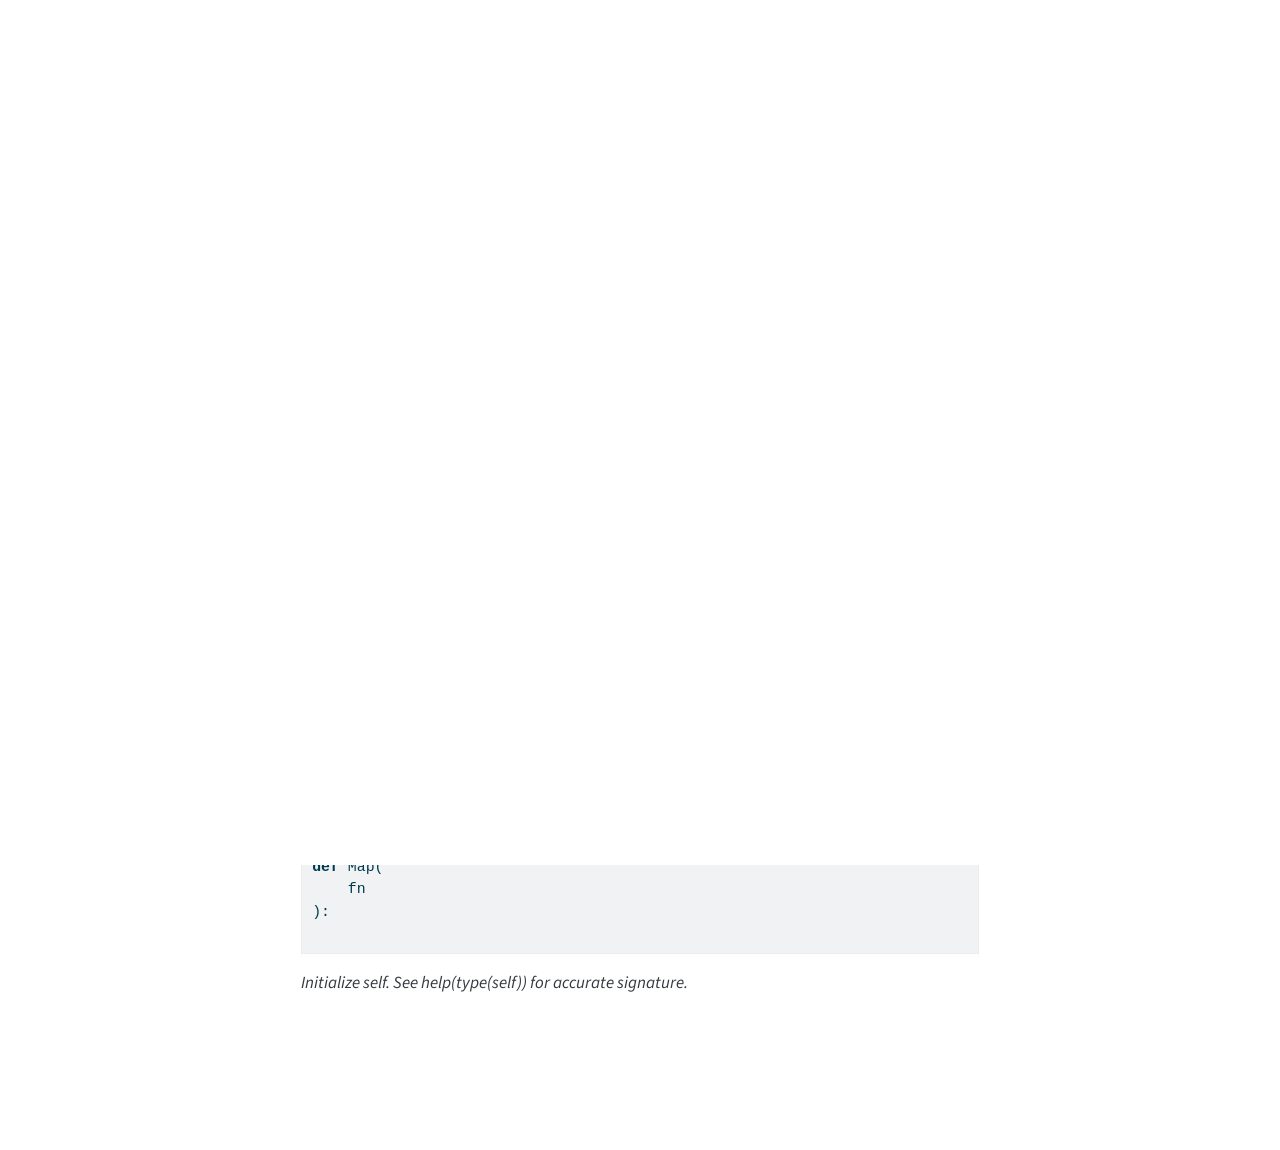
==== commit d0d58c54: "Update documentation" ====
--- a/core.html
+++ b/core.html
@@ -151,7 +151,7 @@
         <li class="sidebar-item">
   <div class="sidebar-item-container"> 
   <a href="./index.html" class="sidebar-item-text sidebar-link">
- <span class="menu-text">→ [1, 1, 3, 4, 5]</span></a>
+ <span class="menu-text">What is lazyq?</span></a>
   </div>
 </li>
         <li class="sidebar-item">
@@ -218,7 +218,7 @@
 
 <!-- WARNING: THIS FILE WAS AUTOGENERATED! DO NOT EDIT! -->
 <hr>
-<p><a href="https://github.com/vikasAWA/lazyq/blob/main/lazyq/core.py#L267" target="_blank" style="float:right; font-size:smaller">source</a></p>
+<p><a href="https://github.com/vikasAWA/lazyq/blob/main/lazyq/core.py#L270" target="_blank" style="float:right; font-size:smaller">source</a></p>
 <section id="groupedquery" class="level3">
 <h3 class="anchored" data-anchor-id="groupedquery">GroupedQuery</h3>
 <div class="code-copy-outer-scaffold"><div class="sourceCode" id="cb1"><pre class="sourceCode python code-with-copy"><code class="sourceCode python"><span id="cb1-1"><a href="#cb1-1" aria-hidden="true" tabindex="-1"></a></span>
@@ -228,7 +228,7 @@
 <span id="cb1-5"><a href="#cb1-5" aria-hidden="true" tabindex="-1"></a></span></code></pre></div><button title="Copy to Clipboard" class="code-copy-button"><i class="bi"></i></button></div>
 <p><em>Initialize self. See help(type(self)) for accurate signature.</em></p>
 <hr>
-<p><a href="https://github.com/vikasAWA/lazyq/blob/main/lazyq/core.py#L135" target="_blank" style="float:right; font-size:smaller">source</a></p>
+<p><a href="https://github.com/vikasAWA/lazyq/blob/main/lazyq/core.py#L138" target="_blank" style="float:right; font-size:smaller">source</a></p>
 </section>
 <section id="query" class="level3">
 <h3 class="anchored" data-anchor-id="query">Query</h3>
@@ -239,7 +239,7 @@
 <span id="cb2-5"><a href="#cb2-5" aria-hidden="true" tabindex="-1"></a></span></code></pre></div><button title="Copy to Clipboard" class="code-copy-button"><i class="bi"></i></button></div>
 <p><em>Initialize self. See help(type(self)) for accurate signature.</em></p>
 <hr>
-<p><a href="https://github.com/vikasAWA/lazyq/blob/main/lazyq/core.py#L126" target="_blank" style="float:right; font-size:smaller">source</a></p>
+<p><a href="https://github.com/vikasAWA/lazyq/blob/main/lazyq/core.py#L129" target="_blank" style="float:right; font-size:smaller">source</a></p>
 </section>
 <section id="read_excel" class="level3">
 <h3 class="anchored" data-anchor-id="read_excel">read_excel</h3>
@@ -249,7 +249,7 @@
 <span id="cb3-4"><a href="#cb3-4" aria-hidden="true" tabindex="-1"></a>):</span>
 <span id="cb3-5"><a href="#cb3-5" aria-hidden="true" tabindex="-1"></a></span></code></pre></div><button title="Copy to Clipboard" class="code-copy-button"><i class="bi"></i></button></div>
 <hr>
-<p><a href="https://github.com/vikasAWA/lazyq/blob/main/lazyq/core.py#L115" target="_blank" style="float:right; font-size:smaller">source</a></p>
+<p><a href="https://github.com/vikasAWA/lazyq/blob/main/lazyq/core.py#L118" target="_blank" style="float:right; font-size:smaller">source</a></p>
 </section>
 <section id="read_yaml" class="level3">
 <h3 class="anchored" data-anchor-id="read_yaml">read_yaml</h3>
@@ -259,7 +259,7 @@
 <span id="cb4-4"><a href="#cb4-4" aria-hidden="true" tabindex="-1"></a>):</span>
 <span id="cb4-5"><a href="#cb4-5" aria-hidden="true" tabindex="-1"></a></span></code></pre></div><button title="Copy to Clipboard" class="code-copy-button"><i class="bi"></i></button></div>
 <hr>
-<p><a href="https://github.com/vikasAWA/lazyq/blob/main/lazyq/core.py#L101" target="_blank" style="float:right; font-size:smaller">source</a></p>
+<p><a href="https://github.com/vikasAWA/lazyq/blob/main/lazyq/core.py#L104" target="_blank" style="float:right; font-size:smaller">source</a></p>
 </section>
 <section id="read_json" class="level3">
 <h3 class="anchored" data-anchor-id="read_json">read_json</h3>
@@ -269,7 +269,7 @@
 <span id="cb5-4"><a href="#cb5-4" aria-hidden="true" tabindex="-1"></a>):</span>
 <span id="cb5-5"><a href="#cb5-5" aria-hidden="true" tabindex="-1"></a></span></code></pre></div><button title="Copy to Clipboard" class="code-copy-button"><i class="bi"></i></button></div>
 <hr>
-<p><a href="https://github.com/vikasAWA/lazyq/blob/main/lazyq/core.py#L94" target="_blank" style="float:right; font-size:smaller">source</a></p>
+<p><a href="https://github.com/vikasAWA/lazyq/blob/main/lazyq/core.py#L97" target="_blank" style="float:right; font-size:smaller">source</a></p>
 </section>
 <section id="read_sqlite3" class="level3">
 <h3 class="anchored" data-anchor-id="read_sqlite3">read_sqlite3</h3>
@@ -279,7 +279,7 @@
 <span id="cb6-4"><a href="#cb6-4" aria-hidden="true" tabindex="-1"></a>):</span>
 <span id="cb6-5"><a href="#cb6-5" aria-hidden="true" tabindex="-1"></a></span></code></pre></div><button title="Copy to Clipboard" class="code-copy-button"><i class="bi"></i></button></div>
 <hr>
-<p><a href="https://github.com/vikasAWA/lazyq/blob/main/lazyq/core.py#L90" target="_blank" style="float:right; font-size:smaller">source</a></p>
+<p><a href="https://github.com/vikasAWA/lazyq/blob/main/lazyq/core.py#L93" target="_blank" style="float:right; font-size:smaller">source</a></p>
 </section>
 <section id="read_csv" class="level3">
 <h3 class="anchored" data-anchor-id="read_csv">read_csv</h3>
@@ -289,7 +289,7 @@
 <span id="cb7-4"><a href="#cb7-4" aria-hidden="true" tabindex="-1"></a>):</span>
 <span id="cb7-5"><a href="#cb7-5" aria-hidden="true" tabindex="-1"></a></span></code></pre></div><button title="Copy to Clipboard" class="code-copy-button"><i class="bi"></i></button></div>
 <hr>
-<p><a href="https://github.com/vikasAWA/lazyq/blob/main/lazyq/core.py#L76" target="_blank" style="float:right; font-size:smaller">source</a></p>
+<p><a href="https://github.com/vikasAWA/lazyq/blob/main/lazyq/core.py#L79" target="_blank" style="float:right; font-size:smaller">source</a></p>
 </section>
 <section id="f" class="level3">
 <h3 class="anchored" data-anchor-id="f">F</h3>
@@ -300,7 +300,7 @@
 <span id="cb8-5"><a href="#cb8-5" aria-hidden="true" tabindex="-1"></a></span></code></pre></div><button title="Copy to Clipboard" class="code-copy-button"><i class="bi"></i></button></div>
 <p><em>Initialize self. See help(type(self)) for accurate signature.</em></p>
 <hr>
-<p><a href="https://github.com/vikasAWA/lazyq/blob/main/lazyq/core.py#L70" target="_blank" style="float:right; font-size:smaller">source</a></p>
+<p><a href="https://github.com/vikasAWA/lazyq/blob/main/lazyq/core.py#L73" target="_blank" style="float:right; font-size:smaller">source</a></p>
 </section>
 <section id="condition" class="level3">
 <h3 class="anchored" data-anchor-id="condition">Condition</h3>
